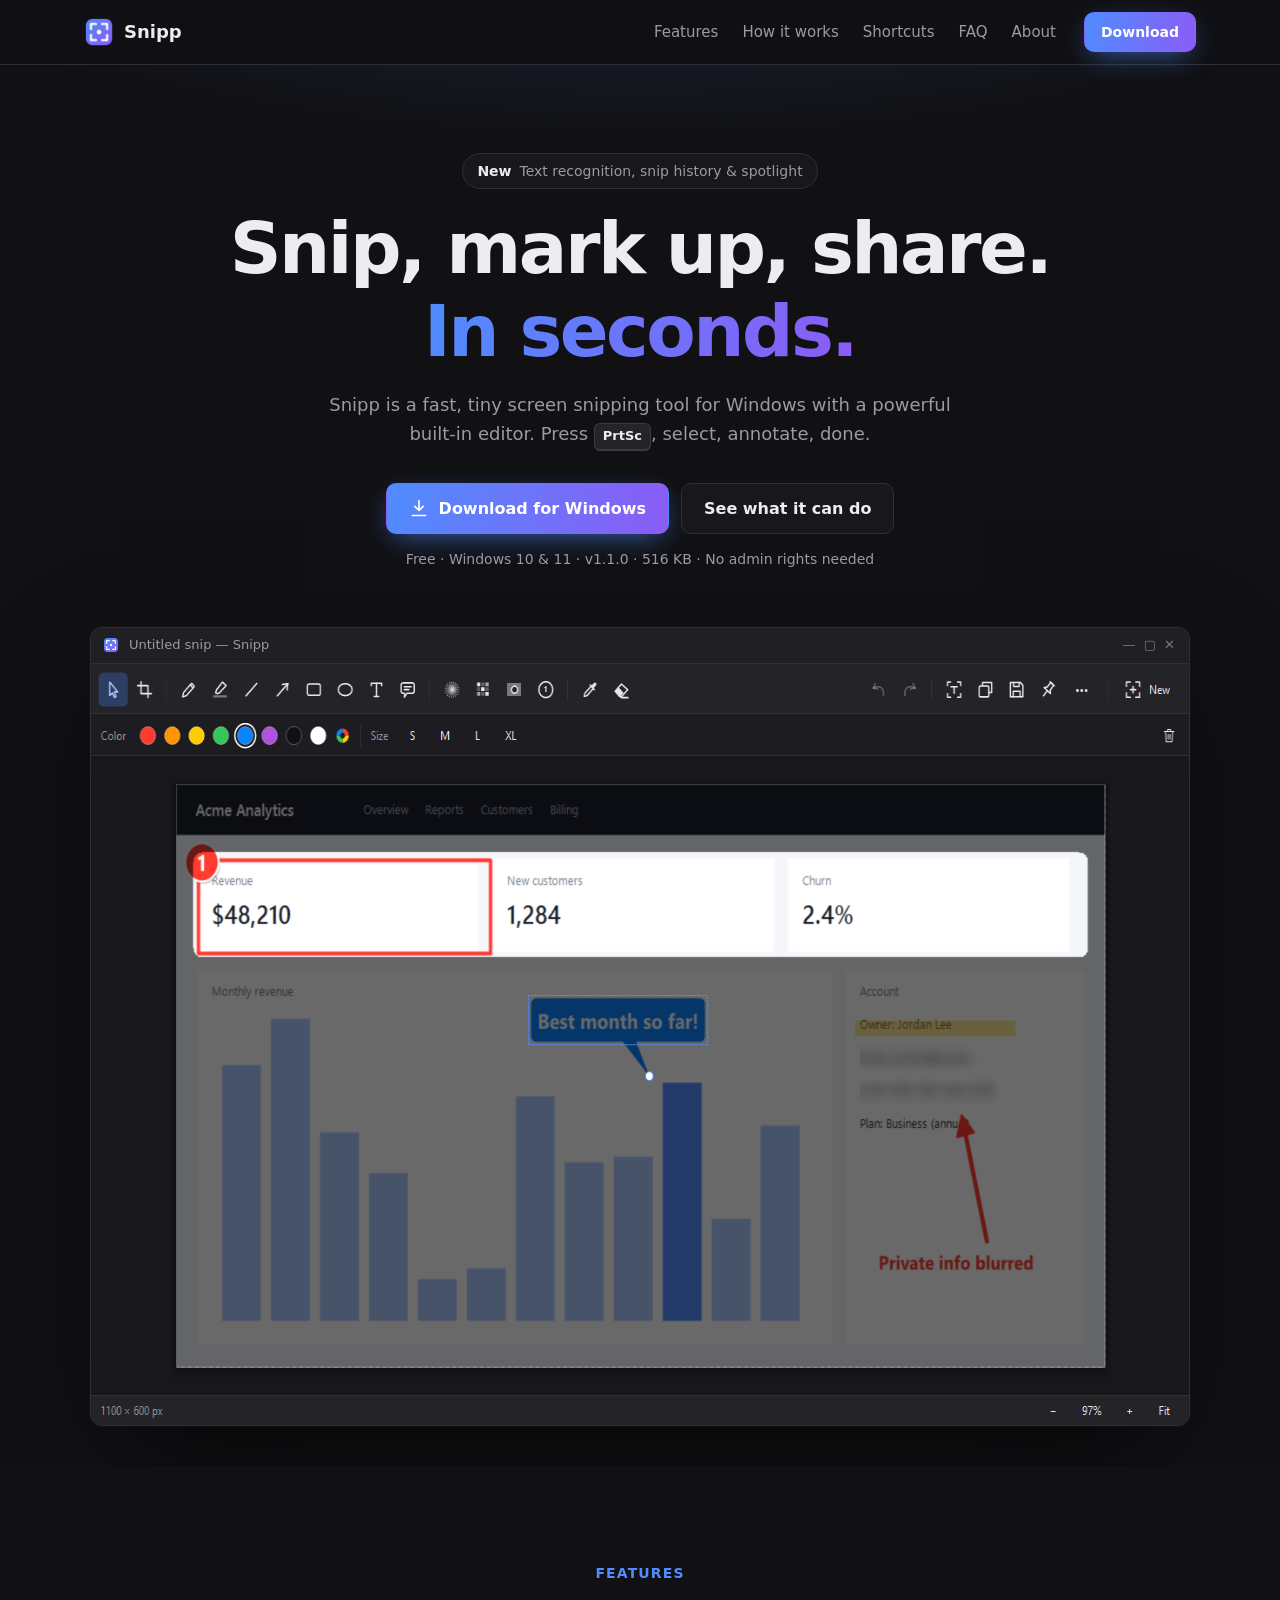
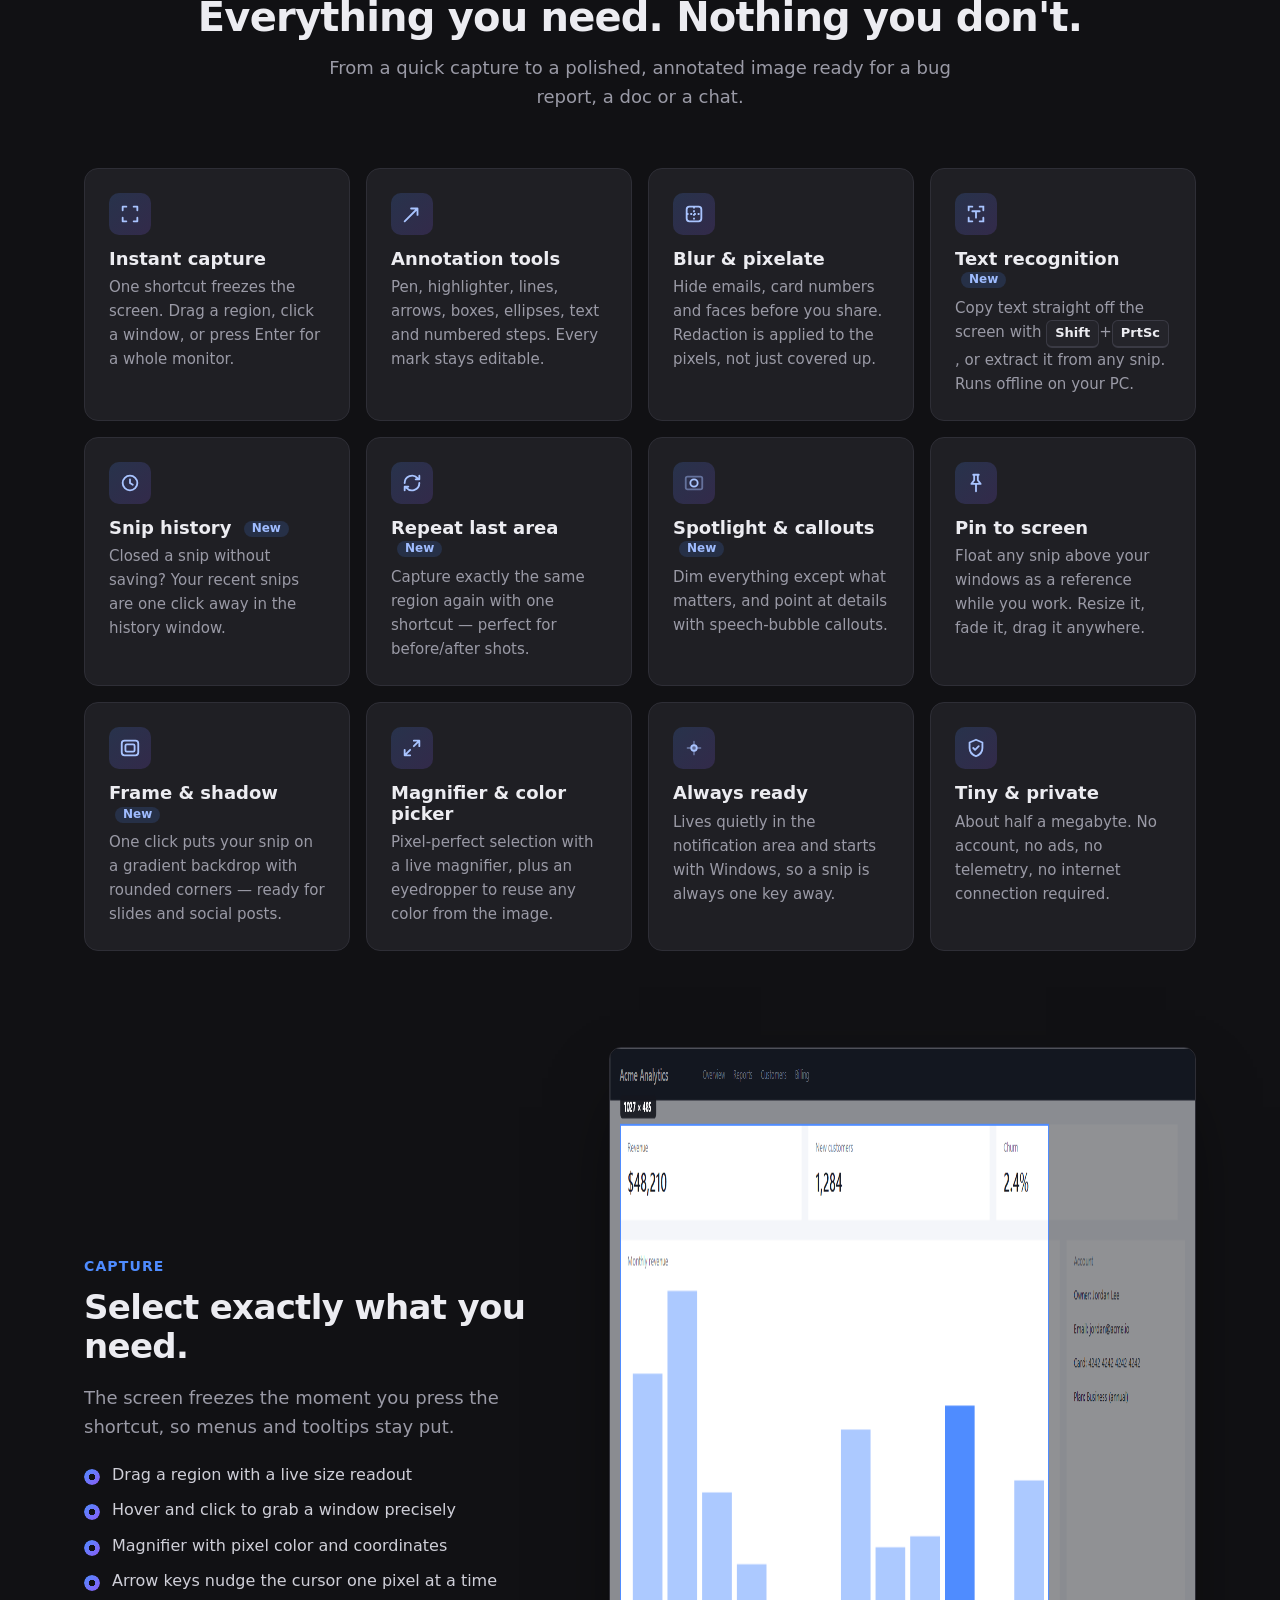
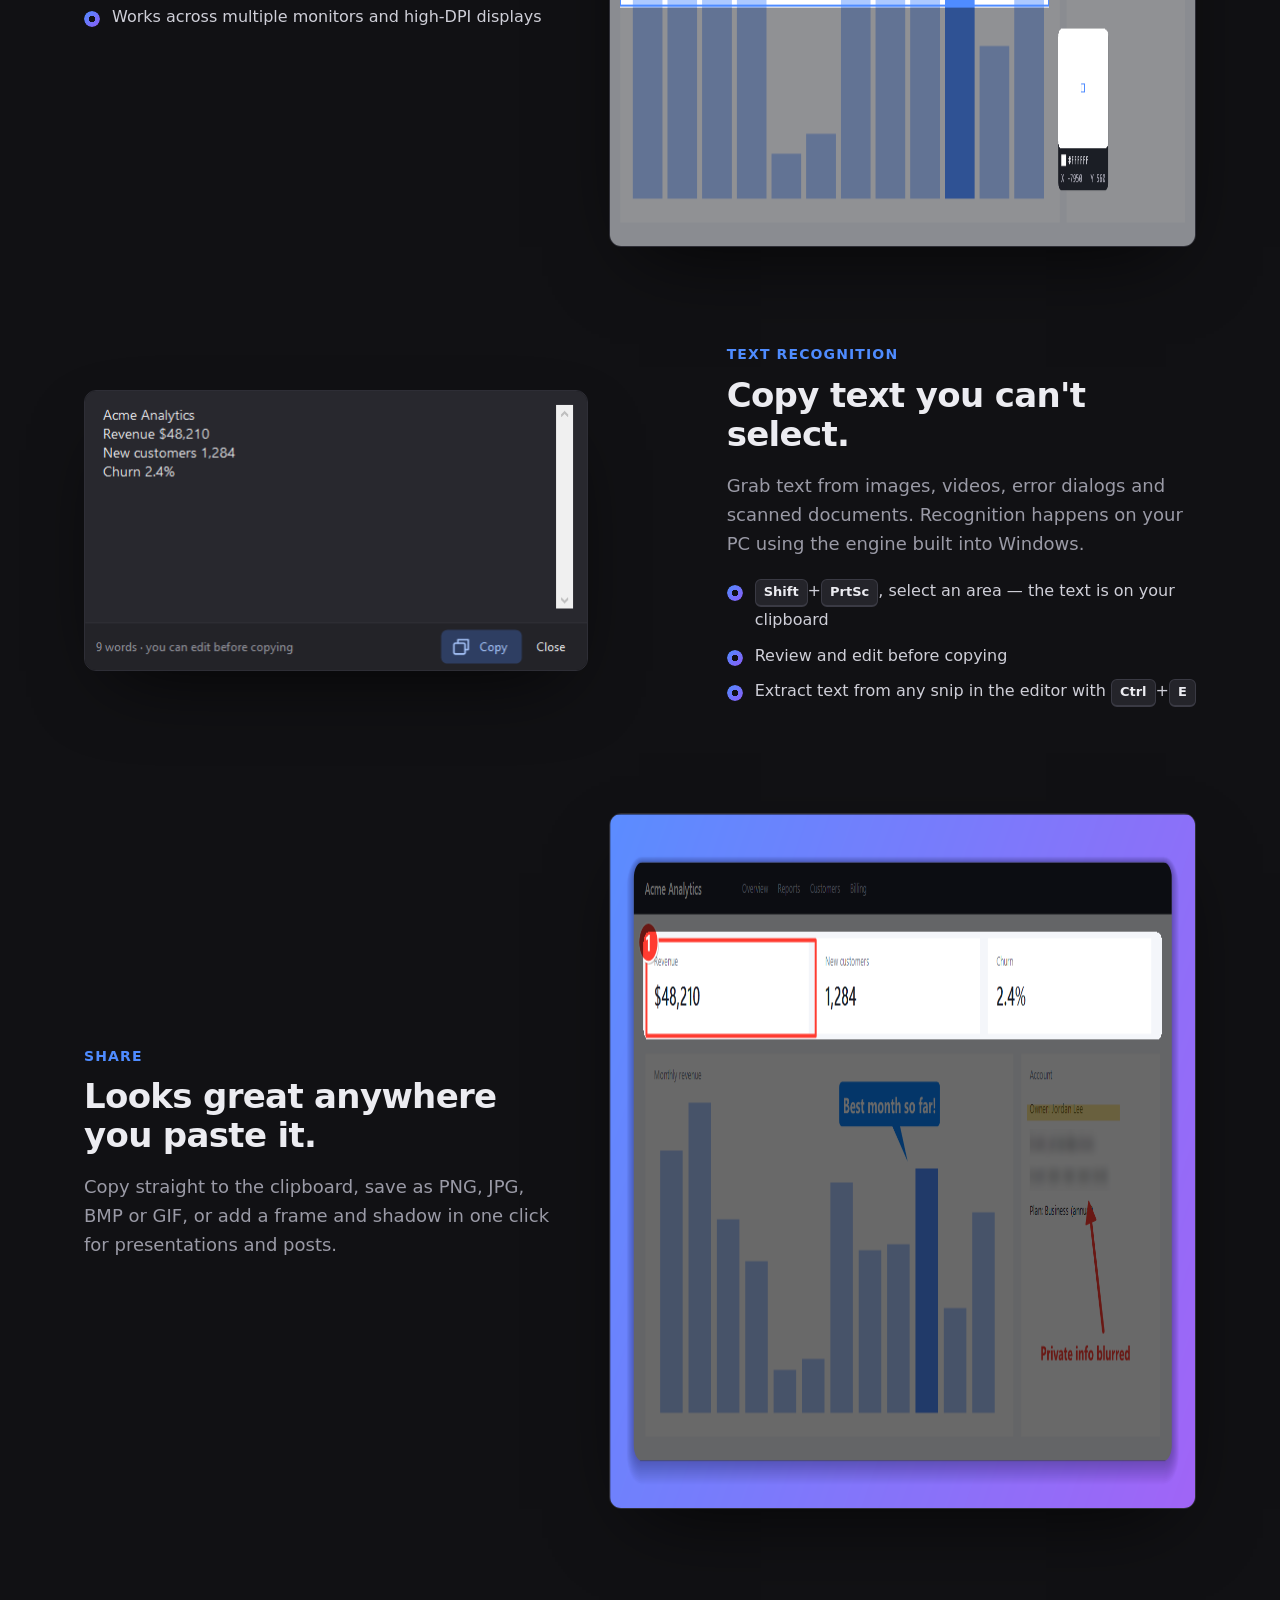
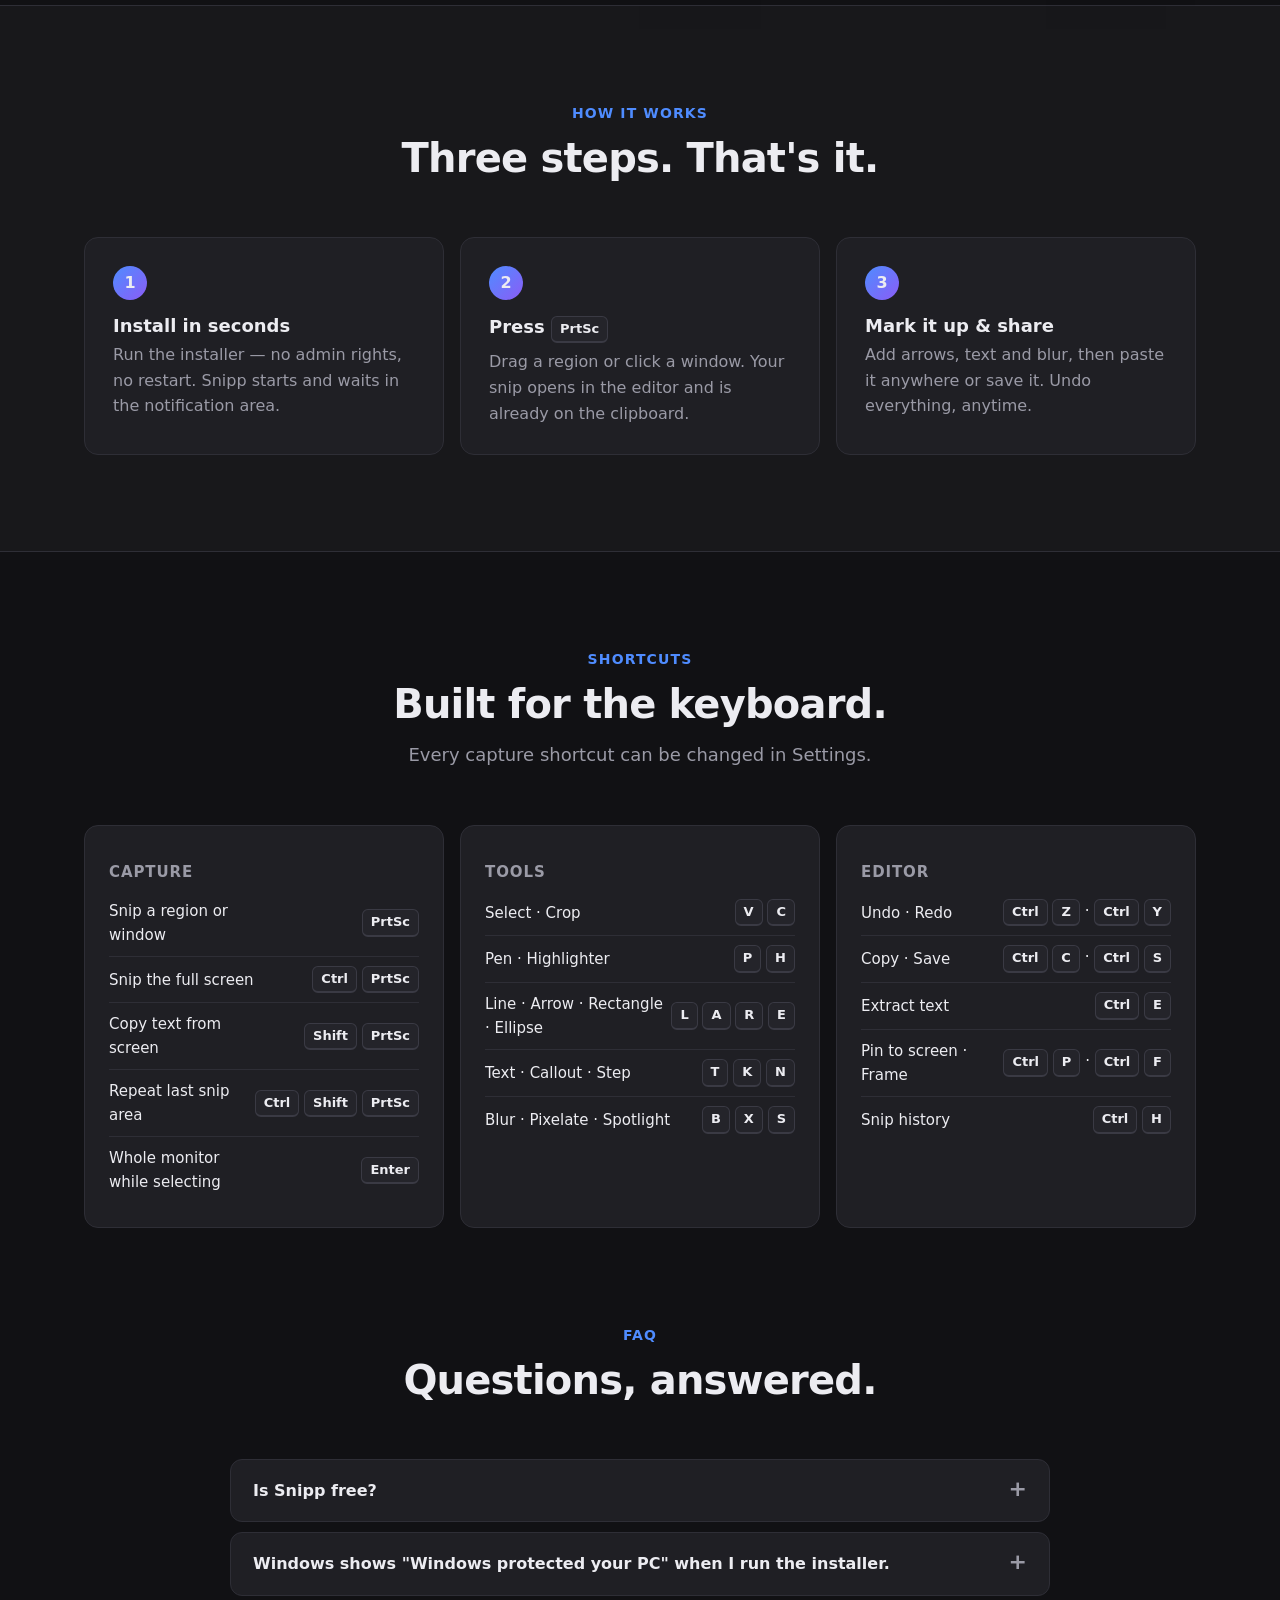
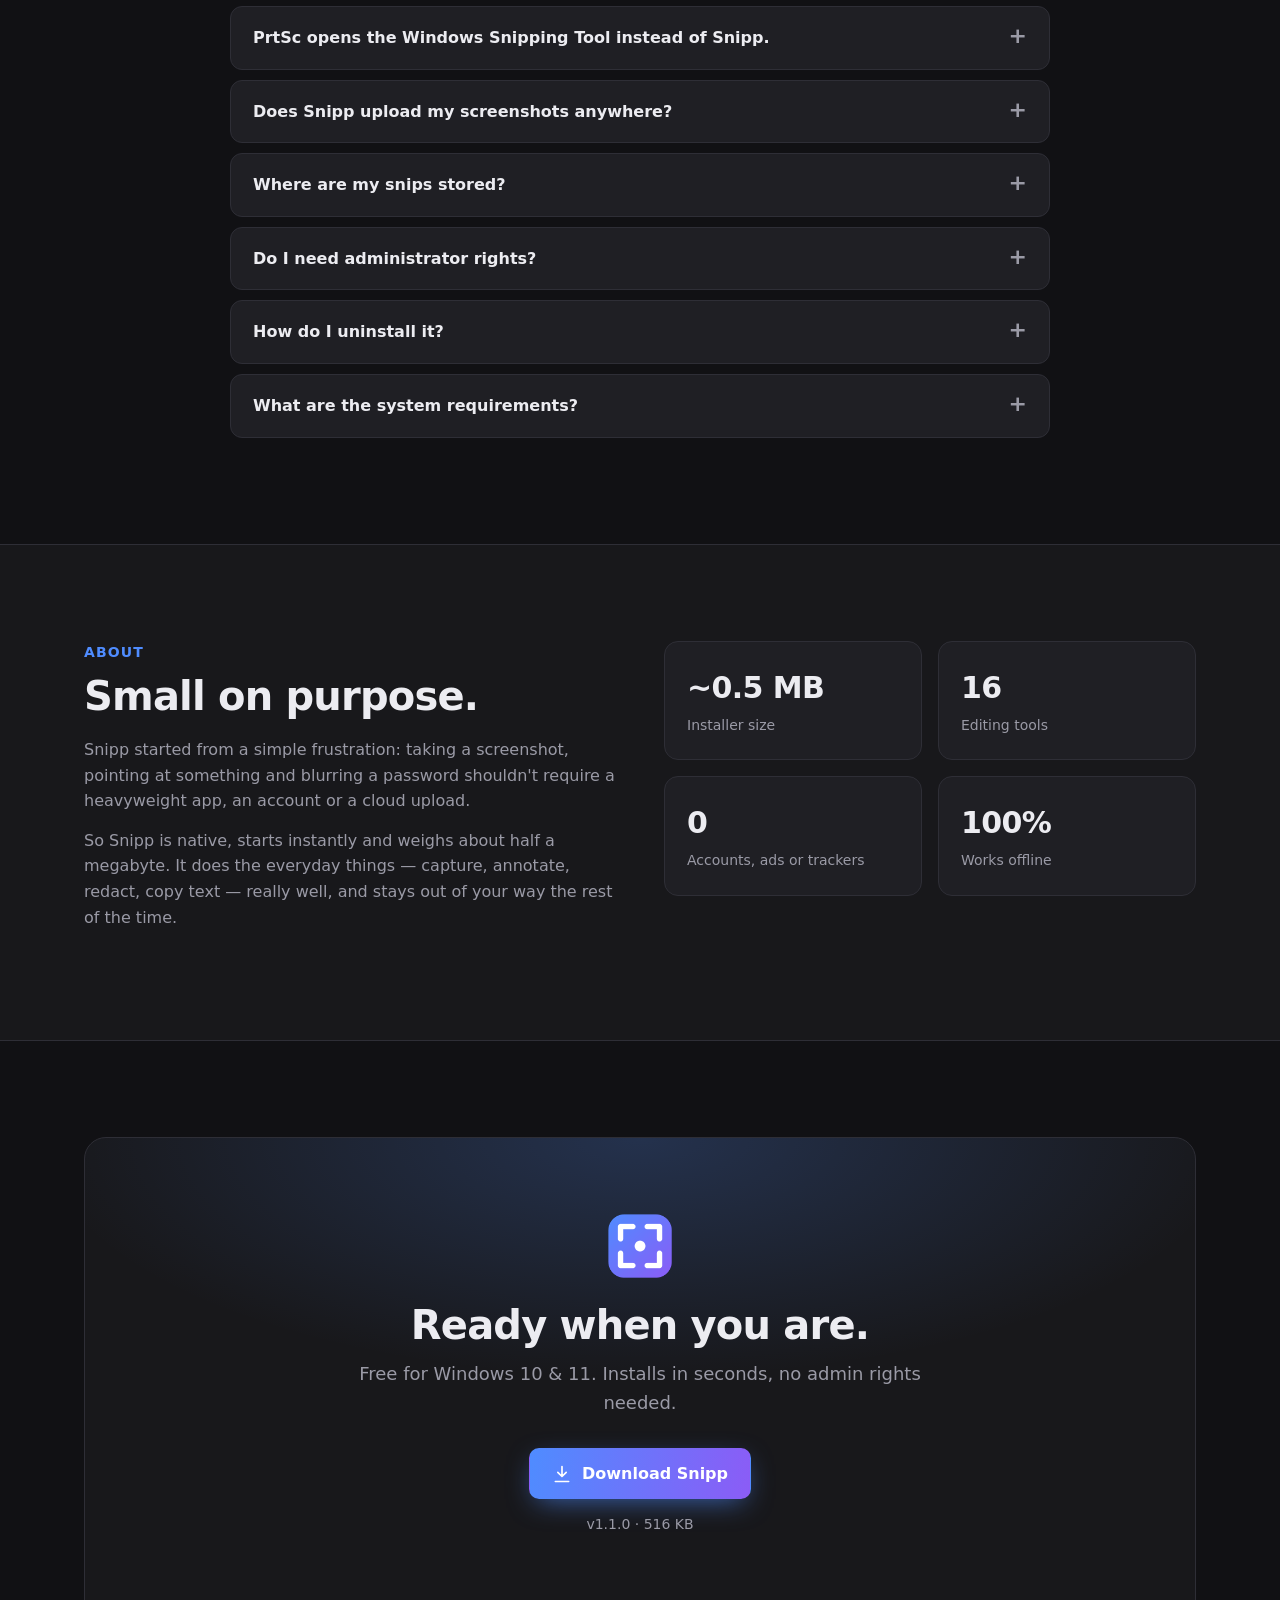
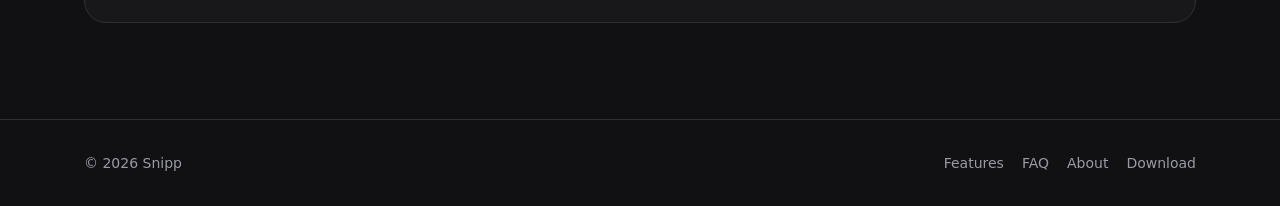
==== index.html @ 2f353c81 "Publish website (Snipp 1.1.0)" ====
<!doctype html>
<html lang="en">
<head>
<meta charset="utf-8">
<meta name="viewport" content="width=device-width, initial-scale=1">
<title>Snipp — Screen snipping for Windows</title>
<meta name="description" content="Snipp is a free, fast screen snipping tool for Windows 10 and 11 with a built-in editor: arrows, text, blur, spotlight, callouts, text recognition, snip history and more.">
<meta name="theme-color" content="#18181b">
<meta property="og:title" content="Snipp — Screen snipping for Windows">
<meta property="og:description" content="Snip, mark up and share in seconds. Free, tiny and fully offline.">
<meta property="og:image" content="assets/framed.png">
<link rel="icon" href="favicon.ico">
<style>
  :root {
    --bg: #111114;
    --bg-2: #18181b;
    --card: #1f1f24;
    --card-hover: #26262c;
    --border: #2e2e36;
    --text: #ececf1;
    --muted: #9a9aa6;
    --accent: #4f8cff;
    --accent-2: #8b5cf6;
    --radius: 14px;
    color-scheme: dark;
  }
  * { box-sizing: border-box; }
  html { scroll-behavior: smooth; }
  body {
    margin: 0;
    background: var(--bg);
    color: var(--text);
    font: 16px/1.6 "Segoe UI Variable Text", "Segoe UI", system-ui, -apple-system, Roboto, sans-serif;
    -webkit-font-smoothing: antialiased;
  }
  a { color: inherit; }
  img { max-width: 100%; display: block; }
  .wrap { max-width: 1160px; margin: 0 auto; padding: 0 24px; }
  h1, h2, h3 { font-family: "Segoe UI Variable Display", "Segoe UI", system-ui, sans-serif; line-height: 1.15; margin: 0; }
  h2 { font-size: clamp(28px, 4vw, 40px); letter-spacing: -0.02em; }
  .eyebrow { color: var(--accent); font-weight: 600; font-size: 14px; letter-spacing: .08em; text-transform: uppercase; margin-bottom: 10px; }
  .lead { color: var(--muted); font-size: 18px; max-width: 640px; }
  .grad { background: linear-gradient(100deg, var(--accent), var(--accent-2)); -webkit-background-clip: text; background-clip: text; color: transparent; }

  /* Nav */
  nav { position: sticky; top: 0; z-index: 10; background: rgba(17,17,20,.8); backdrop-filter: blur(14px); border-bottom: 1px solid var(--border); }
  nav .wrap { display: flex; align-items: center; gap: 28px; height: 64px; }
  .brand { display: flex; align-items: center; gap: 10px; font-weight: 700; font-size: 18px; text-decoration: none; }
  .brand img { width: 30px; height: 30px; }
  .links { display: flex; gap: 24px; margin-left: auto; }
  .links a { color: var(--muted); text-decoration: none; font-size: 15px; }
  .links a:hover { color: var(--text); }

  /* Buttons */
  .btn { display: inline-flex; align-items: center; gap: 10px; padding: 12px 22px; border-radius: 10px; font-weight: 600; text-decoration: none; border: 1px solid transparent; transition: transform .15s, box-shadow .15s, background .15s; }
  .btn:hover { transform: translateY(-1px); }
  .btn-primary { background: linear-gradient(100deg, var(--accent), var(--accent-2)); color: #fff; box-shadow: 0 8px 28px -8px rgba(79,140,255,.7); }
  .btn-primary:hover { box-shadow: 0 12px 34px -8px rgba(79,140,255,.85); }
  .btn-ghost { border-color: var(--border); color: var(--text); background: var(--bg-2); }
  .btn-ghost:hover { background: var(--card-hover); }
  .btn-sm { padding: 8px 16px; font-size: 14px; }
  .btn svg { width: 20px; height: 20px; }

  /* Hero */
  .hero { position: relative; padding: 88px 0 40px; text-align: center; overflow: hidden; }
  .hero::before { content: ""; position: absolute; inset: -40% -20% auto; height: 640px; background: radial-gradient(closest-side, rgba(79,140,255,.25), transparent), radial-gradient(closest-side at 70% 40%, rgba(139,92,246,.22), transparent); pointer-events: none; }
  .hero > * { position: relative; }
  .hero h1 { font-size: clamp(40px, 7vw, 72px); letter-spacing: -0.035em; margin: 18px auto 18px; max-width: 900px; }
  .hero .lead { margin: 0 auto 32px; }
  .pill { display: inline-flex; gap: 8px; align-items: center; padding: 6px 14px; border: 1px solid var(--border); border-radius: 999px; background: var(--bg-2); color: var(--muted); font-size: 14px; }
  .pill b { color: var(--text); font-weight: 600; }
  .cta { display: flex; gap: 12px; justify-content: center; flex-wrap: wrap; }
  .meta { margin-top: 14px; color: var(--muted); font-size: 14px; }

  .window { margin: 56px auto 0; max-width: 1100px; border-radius: 12px; overflow: hidden; border: 1px solid var(--border); background: #1c1c20; box-shadow: 0 40px 120px -30px rgba(0,0,0,.8), 0 0 0 1px rgba(255,255,255,.02); }
  .titlebar { display: flex; align-items: center; height: 36px; padding: 0 12px; gap: 10px; background: #202024; border-bottom: 1px solid var(--border); font-size: 13px; color: var(--muted); }
  .titlebar img { width: 16px; height: 16px; }
  .titlebar .ctl { margin-left: auto; display: flex; gap: 22px; color: #77777f; letter-spacing: 2px; }

  /* Sections */
  section { padding: 96px 0; }
  .section-head { text-align: center; margin-bottom: 56px; }
  .section-head .lead { margin: 14px auto 0; }

  .grid { display: grid; grid-template-columns: repeat(auto-fill, minmax(260px, 1fr)); gap: 16px; }
  .card { background: var(--card); border: 1px solid var(--border); border-radius: var(--radius); padding: 24px; transition: background .15s, border-color .15s; }
  .card:hover { background: var(--card-hover); border-color: #3a3a44; }
  .card h3 { font-size: 18px; margin: 14px 0 6px; }
  .card p { margin: 0; color: var(--muted); font-size: 15px; }
  .icon { width: 42px; height: 42px; border-radius: 10px; display: grid; place-items: center; background: linear-gradient(135deg, rgba(79,140,255,.18), rgba(139,92,246,.18)); color: #a9c4ff; }
  .icon svg { width: 22px; height: 22px; }
  .tag { display: inline-block; margin-left: 6px; padding: 1px 8px; border-radius: 999px; background: rgba(79,140,255,.16); color: #9fbcff; font-size: 12px; font-weight: 600; vertical-align: 2px; }

  .split { display: grid; grid-template-columns: 1fr 1.25fr; gap: 56px; align-items: center; }
  .split + .split { margin-top: 96px; }
  .split.rev { grid-template-columns: 1.25fr 1fr; }
  .split.rev .copy { order: 2; }
  .split h2 { font-size: clamp(26px, 3.4vw, 34px); margin-bottom: 14px; }
  .split ul { list-style: none; padding: 0; margin: 20px 0 0; }
  .split li { padding-left: 28px; position: relative; margin: 10px 0; color: #cfcfd8; }
  .split li::before { content: ""; position: absolute; left: 0; top: 7px; width: 16px; height: 16px; border-radius: 50%; background: linear-gradient(135deg, var(--accent), var(--accent-2)); -webkit-mask: radial-gradient(circle, transparent 3px, #000 3.5px); mask: radial-gradient(circle, transparent 3px, #000 3.5px); }
  .shot { border-radius: 12px; border: 1px solid var(--border); overflow: hidden; box-shadow: 0 30px 80px -30px rgba(0,0,0,.8); }

  .steps { display: grid; grid-template-columns: repeat(3, 1fr); gap: 16px; counter-reset: step; }
  .step { background: var(--card); border: 1px solid var(--border); border-radius: var(--radius); padding: 28px; }
  .step::before { counter-increment: step; content: counter(step); display: grid; place-items: center; width: 34px; height: 34px; border-radius: 50%; background: linear-gradient(135deg, var(--accent), var(--accent-2)); font-weight: 700; margin-bottom: 16px; }
  .step h3 { font-size: 18px; margin-bottom: 6px; }
  .step p { margin: 0; color: var(--muted); }

  kbd { display: inline-block; min-width: 26px; padding: 2px 8px; border: 1px solid #3a3a44; border-bottom-width: 2px; border-radius: 6px; background: #24242a; font: 600 13px/1.6 "Segoe UI", system-ui, sans-serif; text-align: center; color: var(--text); }
  .keys { display: grid; grid-template-columns: repeat(auto-fit, minmax(320px, 1fr)); gap: 16px; }
  .keys table { width: 100%; border-collapse: collapse; }
  .keys td { padding: 9px 0; border-bottom: 1px solid var(--border); font-size: 15px; }
  .keys tr:last-child td { border-bottom: 0; }
  .keys td:last-child { text-align: right; white-space: nowrap; }
  .keys h3 { font-size: 15px; color: var(--muted); font-weight: 600; margin-bottom: 8px; text-transform: uppercase; letter-spacing: .06em; }

  .faq { max-width: 820px; margin: 0 auto; }
  details { background: var(--card); border: 1px solid var(--border); border-radius: 12px; margin-bottom: 10px; }
  summary { cursor: pointer; list-style: none; padding: 18px 22px; font-weight: 600; display: flex; justify-content: space-between; gap: 16px; }
  summary::-webkit-details-marker { display: none; }
  summary::after { content: "+"; color: var(--muted); font-size: 22px; line-height: 1; transition: transform .2s; }
  details[open] summary::after { transform: rotate(45deg); }
  details p { margin: 0; padding: 0 22px 20px; color: var(--muted); }

  .about { display: grid; grid-template-columns: 1fr 1fr; gap: 48px; align-items: start; }
  .about p { color: var(--muted); margin: 0 0 14px; }
  .stats { display: grid; grid-template-columns: 1fr 1fr; gap: 16px; }
  .stat { background: var(--card); border: 1px solid var(--border); border-radius: var(--radius); padding: 22px; }
  .stat b { display: block; font-size: 30px; letter-spacing: -0.02em; }
  .stat span { color: var(--muted); font-size: 14px; }

  .download { text-align: center; padding: 72px 24px; border-radius: 22px; border: 1px solid var(--border); background: radial-gradient(600px 240px at 50% 0%, rgba(79,140,255,.22), transparent), var(--bg-2); }
  .download img { width: 72px; height: 72px; margin: 0 auto 20px; }
  .download .lead { margin: 12px auto 30px; }

  footer { border-top: 1px solid var(--border); padding: 32px 0; color: var(--muted); font-size: 14px; }
  footer .wrap { display: flex; gap: 16px; justify-content: space-between; flex-wrap: wrap; }
  footer a { color: var(--muted); text-decoration: none; margin-left: 18px; }
  footer a:hover { color: var(--text); }

  @media (max-width: 860px) {
    .links { display: none; }
    nav .btn { margin-left: auto; }
    .split, .split.rev, .about { grid-template-columns: 1fr; gap: 28px; }
    .split.rev .copy { order: 0; }
    .steps { grid-template-columns: 1fr; }
    section { padding: 72px 0; }
    .hero { padding-top: 56px; }
    .titlebar .ctl { display: none; }
  }
  @media (max-width: 420px) {
    .keys { grid-template-columns: 1fr; }
    .stats { grid-template-columns: 1fr; }
  }
</style>
</head>
<body>

<nav>
  <div class="wrap">
    <a class="brand" href="#"><img src="assets/logo.png" alt="">Snipp</a>
    <div class="links">
      <a href="#features">Features</a>
      <a href="#how">How it works</a>
      <a href="#shortcuts">Shortcuts</a>
      <a href="#faq">FAQ</a>
      <a href="#about">About</a>
    </div>
    <a class="btn btn-primary btn-sm" href="downloads/SnippSetup.exe" download>Download</a>
  </div>
</nav>

<header class="hero">
  <div class="wrap">
    <span class="pill"><b>New</b> Text recognition, snip history &amp; spotlight</span>
    <h1>Snip, mark up, share.<br><span class="grad">In seconds.</span></h1>
    <p class="lead">Snipp is a fast, tiny screen snipping tool for Windows with a powerful built-in editor. Press <kbd>PrtSc</kbd>, select, annotate, done.</p>
    <div class="cta">
      <a class="btn btn-primary" href="downloads/SnippSetup.exe" download>
        <svg viewBox="0 0 24 24" fill="none" stroke="currentColor" stroke-width="2" stroke-linecap="round" stroke-linejoin="round"><path d="M12 3v12m0 0-5-5m5 5 5-5M4 21h16"/></svg>
        Download for Windows
      </a>
      <a class="btn btn-ghost" href="#features">See what it can do</a>
    </div>
    <p class="meta">Free · Windows 10 &amp; 11 · <!--size-->v1.1.0 · 516 KB<!--/size--> · No admin rights needed</p>

    <div class="window">
      <div class="titlebar"><img src="assets/logo.png" alt="">Untitled snip — Snipp<span class="ctl">— ▢ ✕</span></div>
      <img src="assets/editor.png" alt="The Snipp editor with a spotlight, a callout bubble, a numbered step, an arrow and a blurred area on a dashboard screenshot" width="1264" height="761">
    </div>
  </div>
</header>

<section id="features">
  <div class="wrap">
    <div class="section-head">
      <div class="eyebrow">Features</div>
      <h2>Everything you need. Nothing you don't.</h2>
      <p class="lead">From a quick capture to a polished, annotated image ready for a bug report, a doc or a chat.</p>
    </div>
    <div class="grid">
      <div class="card"><div class="icon"><svg viewBox="0 0 24 24" fill="none" stroke="currentColor" stroke-width="2" stroke-linecap="round" stroke-linejoin="round"><path d="M4 8V4h4M16 4h4v4M20 16v4h-4M8 20H4v-4"/></svg></div><h3>Instant capture</h3><p>One shortcut freezes the screen. Drag a region, click a window, or press Enter for a whole monitor.</p></div>
      <div class="card"><div class="icon"><svg viewBox="0 0 24 24" fill="none" stroke="currentColor" stroke-width="2" stroke-linecap="round" stroke-linejoin="round"><path d="M4 20 18 6M18 6h-7M18 6v7"/></svg></div><h3>Annotation tools</h3><p>Pen, highlighter, lines, arrows, boxes, ellipses, text and numbered steps. Every mark stays editable.</p></div>
      <div class="card"><div class="icon"><svg viewBox="0 0 24 24" fill="none" stroke="currentColor" stroke-width="2"><rect x="4" y="4" width="16" height="16" rx="3"/><path d="M4 12h16M12 4v16" stroke-dasharray="2 2"/></svg></div><h3>Blur &amp; pixelate</h3><p>Hide emails, card numbers and faces before you share. Redaction is applied to the pixels, not just covered up.</p></div>
      <div class="card"><div class="icon"><svg viewBox="0 0 24 24" fill="none" stroke="currentColor" stroke-width="2" stroke-linecap="round"><path d="M4 8V4h4M16 4h4v4M20 16v4h-4M8 20H4v-4M8 9h8M12 9v7"/></svg></div><h3>Text recognition <span class="tag">New</span></h3><p>Copy text straight off the screen with <kbd>Shift</kbd>+<kbd>PrtSc</kbd>, or extract it from any snip. Runs offline on your PC.</p></div>
      <div class="card"><div class="icon"><svg viewBox="0 0 24 24" fill="none" stroke="currentColor" stroke-width="2" stroke-linecap="round"><circle cx="12" cy="12" r="8"/><path d="M12 8v4l3 2"/></svg></div><h3>Snip history <span class="tag">New</span></h3><p>Closed a snip without saving? Your recent snips are one click away in the history window.</p></div>
      <div class="card"><div class="icon"><svg viewBox="0 0 24 24" fill="none" stroke="currentColor" stroke-width="2" stroke-linecap="round" stroke-linejoin="round"><path d="M4 12a8 8 0 0 1 14-5.3M20 4v4h-4M20 12a8 8 0 0 1-14 5.3M4 20v-4h4"/></svg></div><h3>Repeat last area <span class="tag">New</span></h3><p>Capture exactly the same region again with one shortcut — perfect for before/after shots.</p></div>
      <div class="card"><div class="icon"><svg viewBox="0 0 24 24" fill="none" stroke="currentColor" stroke-width="2"><rect x="3" y="5" width="18" height="14" rx="2" opacity=".45"/><circle cx="12" cy="12" r="4"/></svg></div><h3>Spotlight &amp; callouts <span class="tag">New</span></h3><p>Dim everything except what matters, and point at details with speech-bubble callouts.</p></div>
      <div class="card"><div class="icon"><svg viewBox="0 0 24 24" fill="none" stroke="currentColor" stroke-width="2" stroke-linecap="round" stroke-linejoin="round"><path d="M9 3h6M10 3v6l-3 4h10l-3-4V3M12 13v8"/></svg></div><h3>Pin to screen</h3><p>Float any snip above your windows as a reference while you work. Resize it, fade it, drag it anywhere.</p></div>
      <div class="card"><div class="icon"><svg viewBox="0 0 24 24" fill="none" stroke="currentColor" stroke-width="2"><rect x="3" y="4" width="18" height="16" rx="3"/><rect x="7" y="8" width="10" height="8" rx="1.5"/></svg></div><h3>Frame &amp; shadow <span class="tag">New</span></h3><p>One click puts your snip on a gradient backdrop with rounded corners — ready for slides and social posts.</p></div>
      <div class="card"><div class="icon"><svg viewBox="0 0 24 24" fill="none" stroke="currentColor" stroke-width="2" stroke-linecap="round" stroke-linejoin="round"><path d="M10 14 4 20M4 14v6h6M14 10l6-6M20 10V4h-6"/></svg></div><h3>Magnifier &amp; color picker</h3><p>Pixel-perfect selection with a live magnifier, plus an eyedropper to reuse any color from the image.</p></div>
      <div class="card"><div class="icon"><svg viewBox="0 0 24 24" fill="none" stroke="currentColor" stroke-width="2" stroke-linecap="round"><path d="M5 12h14M12 5v14" opacity=".4"/><circle cx="12" cy="12" r="3"/></svg></div><h3>Always ready</h3><p>Lives quietly in the notification area and starts with Windows, so a snip is always one key away.</p></div>
      <div class="card"><div class="icon"><svg viewBox="0 0 24 24" fill="none" stroke="currentColor" stroke-width="2" stroke-linecap="round" stroke-linejoin="round"><path d="M12 3 5 6v6c0 4 3 7.5 7 9 4-1.5 7-5 7-9V6z"/><path d="m9 12 2 2 4-4"/></svg></div><h3>Tiny &amp; private</h3><p>About half a megabyte. No account, no ads, no telemetry, no internet connection required.</p></div>
    </div>
  </div>
</section>

<section style="padding-top:0">
  <div class="wrap">
    <div class="split">
      <div class="copy">
        <div class="eyebrow">Capture</div>
        <h2>Select exactly what you need.</h2>
        <p class="lead">The screen freezes the moment you press the shortcut, so menus and tooltips stay put.</p>
        <ul>
          <li>Drag a region with a live size readout</li>
          <li>Hover and click to grab a window precisely</li>
          <li>Magnifier with pixel color and coordinates</li>
          <li>Arrow keys nudge the cursor one pixel at a time</li>
          <li>Works across multiple monitors and high-DPI displays</li>
        </ul>
      </div>
      <img class="shot" src="assets/overlay.png" alt="Selecting a region of the screen, with the size label and magnifier" loading="lazy" width="1400" height="800">
    </div>

    <div class="split rev">
      <div class="copy">
        <div class="eyebrow">Text recognition</div>
        <h2>Copy text you can't select.</h2>
        <p class="lead">Grab text from images, videos, error dialogs and scanned documents. Recognition happens on your PC using the engine built into Windows.</p>
        <ul>
          <li><kbd>Shift</kbd>+<kbd>PrtSc</kbd>, select an area — the text is on your clipboard</li>
          <li>Review and edit before copying</li>
          <li>Extract text from any snip in the editor with <kbd>Ctrl</kbd>+<kbd>E</kbd></li>
        </ul>
      </div>
      <img class="shot" src="assets/text.png" alt="The extracted text window showing recognized text ready to copy" loading="lazy" width="504" height="281">
    </div>

    <div class="split">
      <div class="copy">
        <div class="eyebrow">Share</div>
        <h2>Looks great anywhere you paste it.</h2>
        <p class="lead">Copy straight to the clipboard, save as PNG, JPG, BMP or GIF, or add a frame and shadow in one click for presentations and posts.</p>
      </div>
      <img class="shot" src="assets/framed.png" alt="An annotated snip framed on a blue and purple gradient with a soft shadow" loading="lazy" width="1196" height="696">
    </div>
  </div>
</section>

<section id="how" style="background:var(--bg-2);border-block:1px solid var(--border)">
  <div class="wrap">
    <div class="section-head">
      <div class="eyebrow">How it works</div>
      <h2>Three steps. That's it.</h2>
    </div>
    <div class="steps">
      <div class="step"><h3>Install in seconds</h3><p>Run the installer — no admin rights, no restart. Snipp starts and waits in the notification area.</p></div>
      <div class="step"><h3>Press <kbd>PrtSc</kbd></h3><p>Drag a region or click a window. Your snip opens in the editor and is already on the clipboard.</p></div>
      <div class="step"><h3>Mark it up &amp; share</h3><p>Add arrows, text and blur, then paste it anywhere or save it. Undo everything, anytime.</p></div>
    </div>
  </div>
</section>

<section id="shortcuts">
  <div class="wrap">
    <div class="section-head">
      <div class="eyebrow">Shortcuts</div>
      <h2>Built for the keyboard.</h2>
      <p class="lead">Every capture shortcut can be changed in Settings.</p>
    </div>
    <div class="keys">
      <div class="card">
        <h3>Capture</h3>
        <table>
          <tr><td>Snip a region or window</td><td><kbd>PrtSc</kbd></td></tr>
          <tr><td>Snip the full screen</td><td><kbd>Ctrl</kbd> <kbd>PrtSc</kbd></td></tr>
          <tr><td>Copy text from screen</td><td><kbd>Shift</kbd> <kbd>PrtSc</kbd></td></tr>
          <tr><td>Repeat last snip area</td><td><kbd>Ctrl</kbd> <kbd>Shift</kbd> <kbd>PrtSc</kbd></td></tr>
          <tr><td>Whole monitor while selecting</td><td><kbd>Enter</kbd></td></tr>
        </table>
      </div>
      <div class="card">
        <h3>Tools</h3>
        <table>
          <tr><td>Select · Crop</td><td><kbd>V</kbd> <kbd>C</kbd></td></tr>
          <tr><td>Pen · Highlighter</td><td><kbd>P</kbd> <kbd>H</kbd></td></tr>
          <tr><td>Line · Arrow · Rectangle · Ellipse</td><td><kbd>L</kbd> <kbd>A</kbd> <kbd>R</kbd> <kbd>E</kbd></td></tr>
          <tr><td>Text · Callout · Step</td><td><kbd>T</kbd> <kbd>K</kbd> <kbd>N</kbd></td></tr>
          <tr><td>Blur · Pixelate · Spotlight</td><td><kbd>B</kbd> <kbd>X</kbd> <kbd>S</kbd></td></tr>
        </table>
      </div>
      <div class="card">
        <h3>Editor</h3>
        <table>
          <tr><td>Undo · Redo</td><td><kbd>Ctrl</kbd> <kbd>Z</kbd> · <kbd>Ctrl</kbd> <kbd>Y</kbd></td></tr>
          <tr><td>Copy · Save</td><td><kbd>Ctrl</kbd> <kbd>C</kbd> · <kbd>Ctrl</kbd> <kbd>S</kbd></td></tr>
          <tr><td>Extract text</td><td><kbd>Ctrl</kbd> <kbd>E</kbd></td></tr>
          <tr><td>Pin to screen · Frame</td><td><kbd>Ctrl</kbd> <kbd>P</kbd> · <kbd>Ctrl</kbd> <kbd>F</kbd></td></tr>
          <tr><td>Snip history</td><td><kbd>Ctrl</kbd> <kbd>H</kbd></td></tr>
        </table>
      </div>
    </div>
  </div>
</section>

<section id="faq" style="padding-top:0">
  <div class="wrap">
    <div class="section-head">
      <div class="eyebrow">FAQ</div>
      <h2>Questions, answered.</h2>
    </div>
    <div class="faq">
      <details><summary>Is Snipp free?</summary><p>Yes. Snipp is free to download and use, with no account, ads or trial period.</p></details>
      <details><summary>Windows shows "Windows protected your PC" when I run the installer.</summary><p>That's Microsoft Defender SmartScreen, which warns about new downloads that haven't built up a reputation yet. Click <b>More info</b>, then <b>Run anyway</b>.</p></details>
      <details><summary>PrtSc opens the Windows Snipping Tool instead of Snipp.</summary><p>On Windows 11, PrtSc is assigned to the built-in tool by default. Turn off <b>Settings › Accessibility › Keyboard › Use the Print screen key to open screen capture</b>, or choose a different shortcut in Snipp's settings. Snipp tells you when it detects this.</p></details>
      <details><summary>Does Snipp upload my screenshots anywhere?</summary><p>No. Snipp never connects to the internet. Snips stay on your PC — on the clipboard, in the folder you choose, and in your local history (which you can turn off or clear in Settings). Text recognition also runs entirely offline.</p></details>
      <details><summary>Where are my snips stored?</summary><p>Saved snips go to <b>Pictures\Snipp</b> by default (changeable in Settings). Recent-snip history lives in <b>%LOCALAPPDATA%\Snipp\History</b> and keeps the last 50 by default.</p></details>
      <details><summary>Do I need administrator rights?</summary><p>No. Snipp installs just for your user account, so there's no UAC prompt.</p></details>
      <details><summary>How do I uninstall it?</summary><p>Open <b>Settings › Apps</b>, find Snipp and choose <b>Uninstall</b>. Your saved screenshots are kept; you can choose whether to remove your settings too.</p></details>
      <details><summary>What are the system requirements?</summary><p>Windows 10 or Windows 11 (64- or 32-bit). Snipp uses the .NET Framework that's already part of Windows, so there's nothing else to install.</p></details>
    </div>
  </div>
</section>

<section id="about" style="background:var(--bg-2);border-block:1px solid var(--border)">
  <div class="wrap about">
    <div>
      <div class="eyebrow">About</div>
      <h2 style="margin-bottom:18px">Small on purpose.</h2>
      <p>Snipp started from a simple frustration: taking a screenshot, pointing at something and blurring a password shouldn't require a heavyweight app, an account or a cloud upload.</p>
      <p>So Snipp is native, starts instantly and weighs about half a megabyte. It does the everyday things — capture, annotate, redact, copy text — really well, and stays out of your way the rest of the time.</p>
    </div>
    <div class="stats">
      <div class="stat"><b>~0.5 MB</b><span>Installer size</span></div>
      <div class="stat"><b>16</b><span>Editing tools</span></div>
      <div class="stat"><b>0</b><span>Accounts, ads or trackers</span></div>
      <div class="stat"><b>100%</b><span>Works offline</span></div>
    </div>
  </div>
</section>

<section>
  <div class="wrap">
    <div class="download">
      <img src="assets/logo.png" alt="">
      <h2>Ready when you are.</h2>
      <p class="lead">Free for Windows 10 &amp; 11. Installs in seconds, no admin rights needed.</p>
      <a class="btn btn-primary" href="downloads/SnippSetup.exe" download>
        <svg viewBox="0 0 24 24" fill="none" stroke="currentColor" stroke-width="2" stroke-linecap="round" stroke-linejoin="round"><path d="M12 3v12m0 0-5-5m5 5 5-5M4 21h16"/></svg>
        Download Snipp
      </a>
      <p class="meta"><!--size-->v1.1.0 · 516 KB<!--/size--></p>
    </div>
  </div>
</section>

<footer>
  <div class="wrap">
    <span>© 2026 Snipp</span>
    <span><a href="#features">Features</a><a href="#faq">FAQ</a><a href="#about">About</a><a href="downloads/SnippSetup.exe" download>Download</a></span>
  </div>
</footer>

</body>
</html>
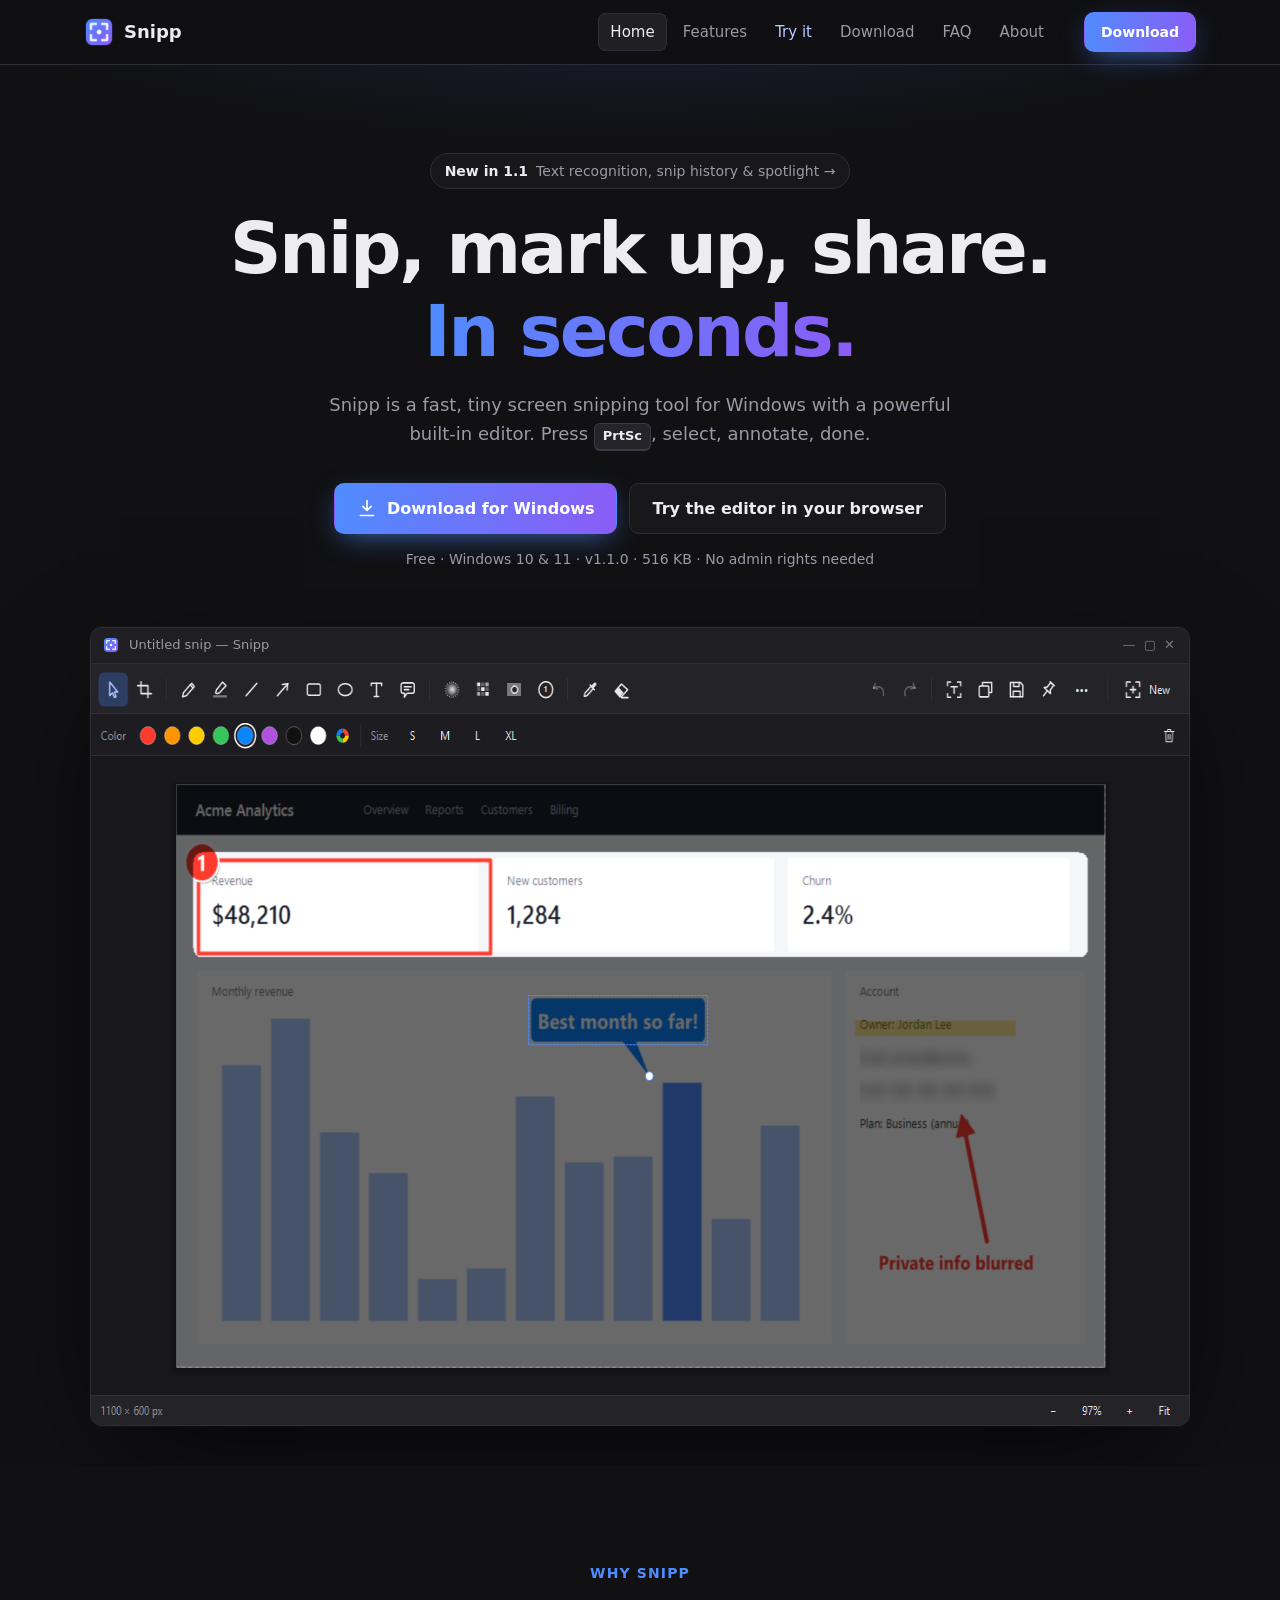
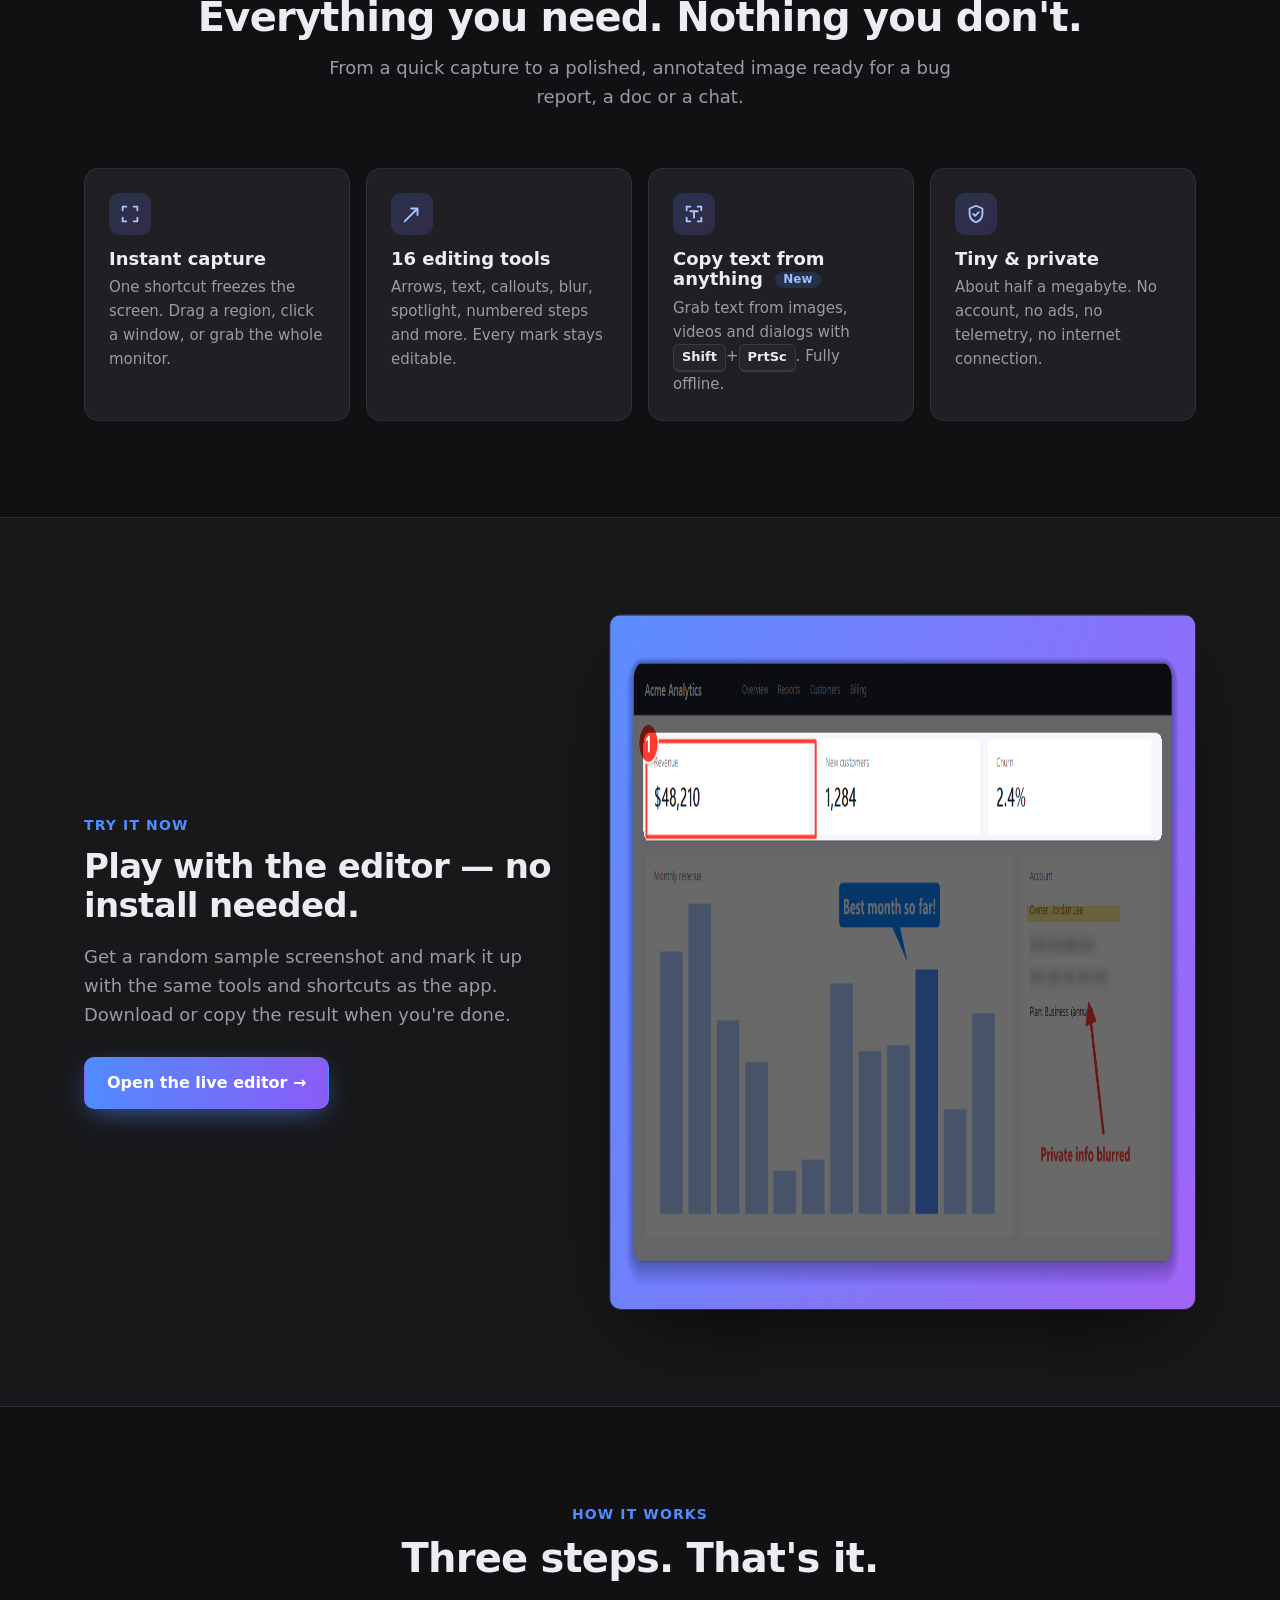
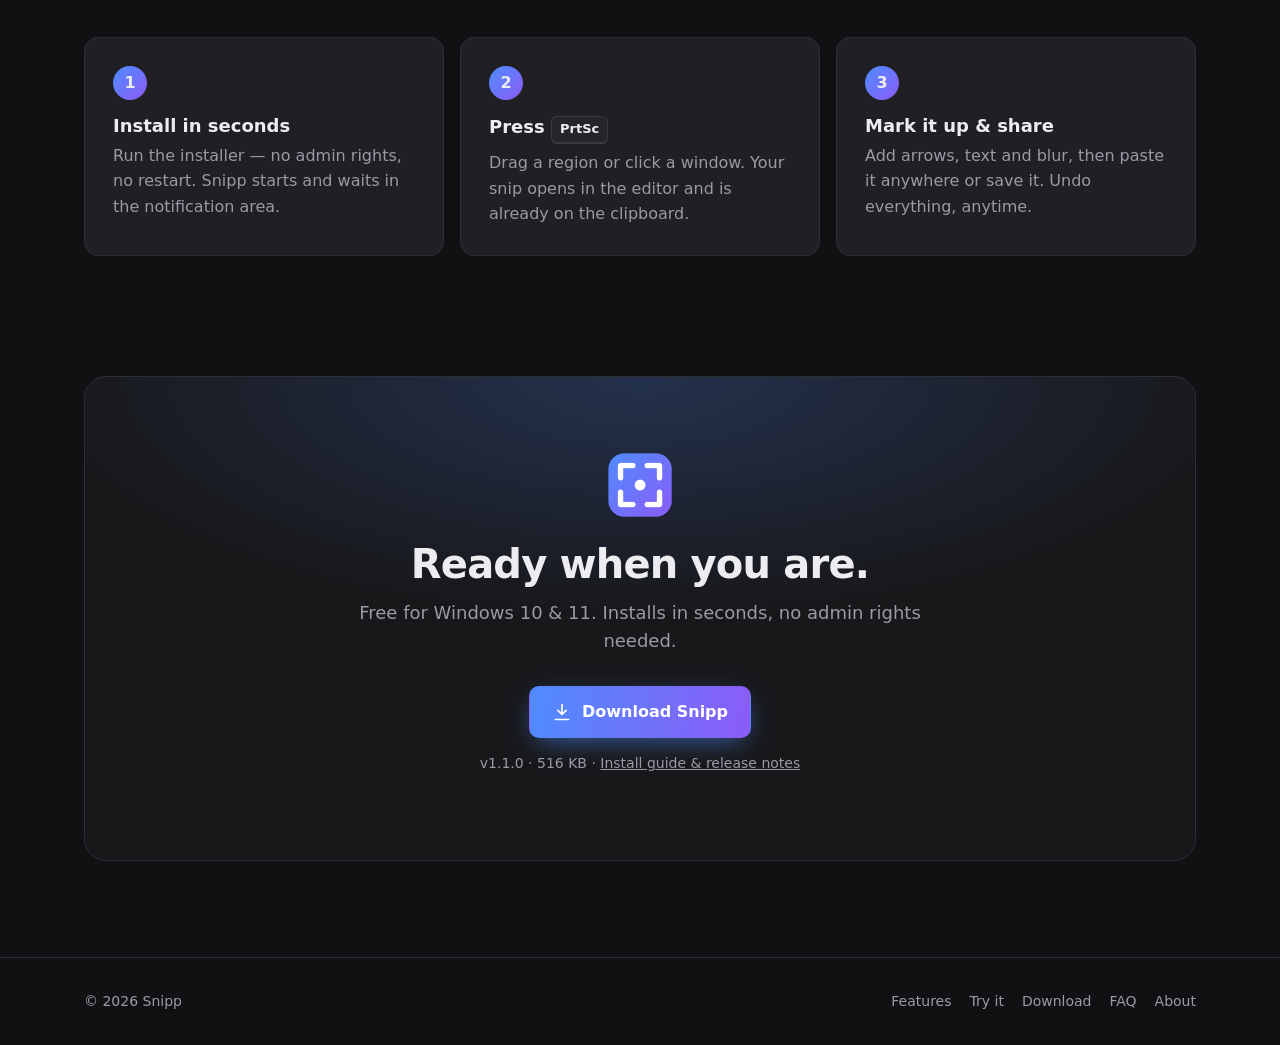
==== commit ec7b8f6f: "Publish website (Snipp 1.1.0)" ====
--- a/index.html
+++ b/index.html
@@ -10,170 +10,30 @@
 <meta property="og:description" content="Snip, mark up and share in seconds. Free, tiny and fully offline.">
 <meta property="og:image" content="assets/framed.png">
 <link rel="icon" href="favicon.ico">
-<style>
-  :root {
-    --bg: #111114;
-    --bg-2: #18181b;
-    --card: #1f1f24;
-    --card-hover: #26262c;
-    --border: #2e2e36;
-    --text: #ececf1;
-    --muted: #9a9aa6;
-    --accent: #4f8cff;
-    --accent-2: #8b5cf6;
-    --radius: 14px;
-    color-scheme: dark;
-  }
-  * { box-sizing: border-box; }
-  html { scroll-behavior: smooth; }
-  body {
-    margin: 0;
-    background: var(--bg);
-    color: var(--text);
-    font: 16px/1.6 "Segoe UI Variable Text", "Segoe UI", system-ui, -apple-system, Roboto, sans-serif;
-    -webkit-font-smoothing: antialiased;
-  }
-  a { color: inherit; }
-  img { max-width: 100%; display: block; }
-  .wrap { max-width: 1160px; margin: 0 auto; padding: 0 24px; }
-  h1, h2, h3 { font-family: "Segoe UI Variable Display", "Segoe UI", system-ui, sans-serif; line-height: 1.15; margin: 0; }
-  h2 { font-size: clamp(28px, 4vw, 40px); letter-spacing: -0.02em; }
-  .eyebrow { color: var(--accent); font-weight: 600; font-size: 14px; letter-spacing: .08em; text-transform: uppercase; margin-bottom: 10px; }
-  .lead { color: var(--muted); font-size: 18px; max-width: 640px; }
-  .grad { background: linear-gradient(100deg, var(--accent), var(--accent-2)); -webkit-background-clip: text; background-clip: text; color: transparent; }
-
-  /* Nav */
-  nav { position: sticky; top: 0; z-index: 10; background: rgba(17,17,20,.8); backdrop-filter: blur(14px); border-bottom: 1px solid var(--border); }
-  nav .wrap { display: flex; align-items: center; gap: 28px; height: 64px; }
-  .brand { display: flex; align-items: center; gap: 10px; font-weight: 700; font-size: 18px; text-decoration: none; }
-  .brand img { width: 30px; height: 30px; }
-  .links { display: flex; gap: 24px; margin-left: auto; }
-  .links a { color: var(--muted); text-decoration: none; font-size: 15px; }
-  .links a:hover { color: var(--text); }
-
-  /* Buttons */
-  .btn { display: inline-flex; align-items: center; gap: 10px; padding: 12px 22px; border-radius: 10px; font-weight: 600; text-decoration: none; border: 1px solid transparent; transition: transform .15s, box-shadow .15s, background .15s; }
-  .btn:hover { transform: translateY(-1px); }
-  .btn-primary { background: linear-gradient(100deg, var(--accent), var(--accent-2)); color: #fff; box-shadow: 0 8px 28px -8px rgba(79,140,255,.7); }
-  .btn-primary:hover { box-shadow: 0 12px 34px -8px rgba(79,140,255,.85); }
-  .btn-ghost { border-color: var(--border); color: var(--text); background: var(--bg-2); }
-  .btn-ghost:hover { background: var(--card-hover); }
-  .btn-sm { padding: 8px 16px; font-size: 14px; }
-  .btn svg { width: 20px; height: 20px; }
-
-  /* Hero */
-  .hero { position: relative; padding: 88px 0 40px; text-align: center; overflow: hidden; }
-  .hero::before { content: ""; position: absolute; inset: -40% -20% auto; height: 640px; background: radial-gradient(closest-side, rgba(79,140,255,.25), transparent), radial-gradient(closest-side at 70% 40%, rgba(139,92,246,.22), transparent); pointer-events: none; }
-  .hero > * { position: relative; }
-  .hero h1 { font-size: clamp(40px, 7vw, 72px); letter-spacing: -0.035em; margin: 18px auto 18px; max-width: 900px; }
-  .hero .lead { margin: 0 auto 32px; }
-  .pill { display: inline-flex; gap: 8px; align-items: center; padding: 6px 14px; border: 1px solid var(--border); border-radius: 999px; background: var(--bg-2); color: var(--muted); font-size: 14px; }
-  .pill b { color: var(--text); font-weight: 600; }
-  .cta { display: flex; gap: 12px; justify-content: center; flex-wrap: wrap; }
-  .meta { margin-top: 14px; color: var(--muted); font-size: 14px; }
-
-  .window { margin: 56px auto 0; max-width: 1100px; border-radius: 12px; overflow: hidden; border: 1px solid var(--border); background: #1c1c20; box-shadow: 0 40px 120px -30px rgba(0,0,0,.8), 0 0 0 1px rgba(255,255,255,.02); }
-  .titlebar { display: flex; align-items: center; height: 36px; padding: 0 12px; gap: 10px; background: #202024; border-bottom: 1px solid var(--border); font-size: 13px; color: var(--muted); }
-  .titlebar img { width: 16px; height: 16px; }
-  .titlebar .ctl { margin-left: auto; display: flex; gap: 22px; color: #77777f; letter-spacing: 2px; }
-
-  /* Sections */
-  section { padding: 96px 0; }
-  .section-head { text-align: center; margin-bottom: 56px; }
-  .section-head .lead { margin: 14px auto 0; }
-
-  .grid { display: grid; grid-template-columns: repeat(auto-fill, minmax(260px, 1fr)); gap: 16px; }
-  .card { background: var(--card); border: 1px solid var(--border); border-radius: var(--radius); padding: 24px; transition: background .15s, border-color .15s; }
-  .card:hover { background: var(--card-hover); border-color: #3a3a44; }
-  .card h3 { font-size: 18px; margin: 14px 0 6px; }
-  .card p { margin: 0; color: var(--muted); font-size: 15px; }
-  .icon { width: 42px; height: 42px; border-radius: 10px; display: grid; place-items: center; background: linear-gradient(135deg, rgba(79,140,255,.18), rgba(139,92,246,.18)); color: #a9c4ff; }
-  .icon svg { width: 22px; height: 22px; }
-  .tag { display: inline-block; margin-left: 6px; padding: 1px 8px; border-radius: 999px; background: rgba(79,140,255,.16); color: #9fbcff; font-size: 12px; font-weight: 600; vertical-align: 2px; }
-
-  .split { display: grid; grid-template-columns: 1fr 1.25fr; gap: 56px; align-items: center; }
-  .split + .split { margin-top: 96px; }
-  .split.rev { grid-template-columns: 1.25fr 1fr; }
-  .split.rev .copy { order: 2; }
-  .split h2 { font-size: clamp(26px, 3.4vw, 34px); margin-bottom: 14px; }
-  .split ul { list-style: none; padding: 0; margin: 20px 0 0; }
-  .split li { padding-left: 28px; position: relative; margin: 10px 0; color: #cfcfd8; }
-  .split li::before { content: ""; position: absolute; left: 0; top: 7px; width: 16px; height: 16px; border-radius: 50%; background: linear-gradient(135deg, var(--accent), var(--accent-2)); -webkit-mask: radial-gradient(circle, transparent 3px, #000 3.5px); mask: radial-gradient(circle, transparent 3px, #000 3.5px); }
-  .shot { border-radius: 12px; border: 1px solid var(--border); overflow: hidden; box-shadow: 0 30px 80px -30px rgba(0,0,0,.8); }
-
-  .steps { display: grid; grid-template-columns: repeat(3, 1fr); gap: 16px; counter-reset: step; }
-  .step { background: var(--card); border: 1px solid var(--border); border-radius: var(--radius); padding: 28px; }
-  .step::before { counter-increment: step; content: counter(step); display: grid; place-items: center; width: 34px; height: 34px; border-radius: 50%; background: linear-gradient(135deg, var(--accent), var(--accent-2)); font-weight: 700; margin-bottom: 16px; }
-  .step h3 { font-size: 18px; margin-bottom: 6px; }
-  .step p { margin: 0; color: var(--muted); }
-
-  kbd { display: inline-block; min-width: 26px; padding: 2px 8px; border: 1px solid #3a3a44; border-bottom-width: 2px; border-radius: 6px; background: #24242a; font: 600 13px/1.6 "Segoe UI", system-ui, sans-serif; text-align: center; color: var(--text); }
-  .keys { display: grid; grid-template-columns: repeat(auto-fit, minmax(320px, 1fr)); gap: 16px; }
-  .keys table { width: 100%; border-collapse: collapse; }
-  .keys td { padding: 9px 0; border-bottom: 1px solid var(--border); font-size: 15px; }
-  .keys tr:last-child td { border-bottom: 0; }
-  .keys td:last-child { text-align: right; white-space: nowrap; }
-  .keys h3 { font-size: 15px; color: var(--muted); font-weight: 600; margin-bottom: 8px; text-transform: uppercase; letter-spacing: .06em; }
-
-  .faq { max-width: 820px; margin: 0 auto; }
-  details { background: var(--card); border: 1px solid var(--border); border-radius: 12px; margin-bottom: 10px; }
-  summary { cursor: pointer; list-style: none; padding: 18px 22px; font-weight: 600; display: flex; justify-content: space-between; gap: 16px; }
-  summary::-webkit-details-marker { display: none; }
-  summary::after { content: "+"; color: var(--muted); font-size: 22px; line-height: 1; transition: transform .2s; }
-  details[open] summary::after { transform: rotate(45deg); }
-  details p { margin: 0; padding: 0 22px 20px; color: var(--muted); }
-
-  .about { display: grid; grid-template-columns: 1fr 1fr; gap: 48px; align-items: start; }
-  .about p { color: var(--muted); margin: 0 0 14px; }
-  .stats { display: grid; grid-template-columns: 1fr 1fr; gap: 16px; }
-  .stat { background: var(--card); border: 1px solid var(--border); border-radius: var(--radius); padding: 22px; }
-  .stat b { display: block; font-size: 30px; letter-spacing: -0.02em; }
-  .stat span { color: var(--muted); font-size: 14px; }
-
-  .download { text-align: center; padding: 72px 24px; border-radius: 22px; border: 1px solid var(--border); background: radial-gradient(600px 240px at 50% 0%, rgba(79,140,255,.22), transparent), var(--bg-2); }
-  .download img { width: 72px; height: 72px; margin: 0 auto 20px; }
-  .download .lead { margin: 12px auto 30px; }
-
-  footer { border-top: 1px solid var(--border); padding: 32px 0; color: var(--muted); font-size: 14px; }
-  footer .wrap { display: flex; gap: 16px; justify-content: space-between; flex-wrap: wrap; }
-  footer a { color: var(--muted); text-decoration: none; margin-left: 18px; }
-  footer a:hover { color: var(--text); }
-
-  @media (max-width: 860px) {
-    .links { display: none; }
-    nav .btn { margin-left: auto; }
-    .split, .split.rev, .about { grid-template-columns: 1fr; gap: 28px; }
-    .split.rev .copy { order: 0; }
-    .steps { grid-template-columns: 1fr; }
-    section { padding: 72px 0; }
-    .hero { padding-top: 56px; }
-    .titlebar .ctl { display: none; }
-  }
-  @media (max-width: 420px) {
-    .keys { grid-template-columns: 1fr; }
-    .stats { grid-template-columns: 1fr; }
-  }
-</style>
+<link rel="stylesheet" href="assets/site.css">
+<script src="assets/site.js" defer></script>
 </head>
 <body>
 
-<nav>
+<nav class="top">
   <div class="wrap">
-    <a class="brand" href="#"><img src="assets/logo.png" alt="">Snipp</a>
-    <div class="links">
-      <a href="#features">Features</a>
-      <a href="#how">How it works</a>
-      <a href="#shortcuts">Shortcuts</a>
-      <a href="#faq">FAQ</a>
-      <a href="#about">About</a>
+    <a class="brand" href="index.html"><img src="assets/logo.png" alt="">Snipp</a>
+    <div class="tabs">
+      <a href="index.html" aria-current="page">Home</a>
+      <a href="features.html">Features</a>
+      <a href="demo.html" class="try">Try it</a>
+      <a href="download.html">Download</a>
+      <a href="faq.html">FAQ</a>
+      <a href="about.html">About</a>
     </div>
-    <a class="btn btn-primary btn-sm" href="downloads/SnippSetup.exe" download>Download</a>
+    <a class="btn btn-primary btn-sm" href="download.html">Download</a>
+    <button class="menu-btn" aria-label="Menu" aria-expanded="false">☰</button>
   </div>
 </nav>
 
 <header class="hero">
   <div class="wrap">
-    <span class="pill"><b>New</b> Text recognition, snip history &amp; spotlight</span>
+    <a class="pill" href="features.html"><b>New in 1.1</b> Text recognition, snip history &amp; spotlight →</a>
     <h1>Snip, mark up, share.<br><span class="grad">In seconds.</span></h1>
     <p class="lead">Snipp is a fast, tiny screen snipping tool for Windows with a powerful built-in editor. Press <kbd>PrtSc</kbd>, select, annotate, done.</p>
     <div class="cta">
@@ -181,7 +41,7 @@
         <svg viewBox="0 0 24 24" fill="none" stroke="currentColor" stroke-width="2" stroke-linecap="round" stroke-linejoin="round"><path d="M12 3v12m0 0-5-5m5 5 5-5M4 21h16"/></svg>
         Download for Windows
       </a>
-      <a class="btn btn-ghost" href="#features">See what it can do</a>
+      <a class="btn btn-ghost" href="demo.html">Try the editor in your browser</a>
     </div>
     <p class="meta">Free · Windows 10 &amp; 11 · <!--size-->v1.1.0 · 516 KB<!--/size--> · No admin rights needed</p>
 
@@ -192,74 +52,37 @@
   </div>
 </header>
 
-<section id="features">
+<section>
   <div class="wrap">
     <div class="section-head">
-      <div class="eyebrow">Features</div>
+      <div class="eyebrow">Why Snipp</div>
       <h2>Everything you need. Nothing you don't.</h2>
       <p class="lead">From a quick capture to a polished, annotated image ready for a bug report, a doc or a chat.</p>
     </div>
     <div class="grid">
-      <div class="card"><div class="icon"><svg viewBox="0 0 24 24" fill="none" stroke="currentColor" stroke-width="2" stroke-linecap="round" stroke-linejoin="round"><path d="M4 8V4h4M16 4h4v4M20 16v4h-4M8 20H4v-4"/></svg></div><h3>Instant capture</h3><p>One shortcut freezes the screen. Drag a region, click a window, or press Enter for a whole monitor.</p></div>
-      <div class="card"><div class="icon"><svg viewBox="0 0 24 24" fill="none" stroke="currentColor" stroke-width="2" stroke-linecap="round" stroke-linejoin="round"><path d="M4 20 18 6M18 6h-7M18 6v7"/></svg></div><h3>Annotation tools</h3><p>Pen, highlighter, lines, arrows, boxes, ellipses, text and numbered steps. Every mark stays editable.</p></div>
-      <div class="card"><div class="icon"><svg viewBox="0 0 24 24" fill="none" stroke="currentColor" stroke-width="2"><rect x="4" y="4" width="16" height="16" rx="3"/><path d="M4 12h16M12 4v16" stroke-dasharray="2 2"/></svg></div><h3>Blur &amp; pixelate</h3><p>Hide emails, card numbers and faces before you share. Redaction is applied to the pixels, not just covered up.</p></div>
-      <div class="card"><div class="icon"><svg viewBox="0 0 24 24" fill="none" stroke="currentColor" stroke-width="2" stroke-linecap="round"><path d="M4 8V4h4M16 4h4v4M20 16v4h-4M8 20H4v-4M8 9h8M12 9v7"/></svg></div><h3>Text recognition <span class="tag">New</span></h3><p>Copy text straight off the screen with <kbd>Shift</kbd>+<kbd>PrtSc</kbd>, or extract it from any snip. Runs offline on your PC.</p></div>
-      <div class="card"><div class="icon"><svg viewBox="0 0 24 24" fill="none" stroke="currentColor" stroke-width="2" stroke-linecap="round"><circle cx="12" cy="12" r="8"/><path d="M12 8v4l3 2"/></svg></div><h3>Snip history <span class="tag">New</span></h3><p>Closed a snip without saving? Your recent snips are one click away in the history window.</p></div>
-      <div class="card"><div class="icon"><svg viewBox="0 0 24 24" fill="none" stroke="currentColor" stroke-width="2" stroke-linecap="round" stroke-linejoin="round"><path d="M4 12a8 8 0 0 1 14-5.3M20 4v4h-4M20 12a8 8 0 0 1-14 5.3M4 20v-4h4"/></svg></div><h3>Repeat last area <span class="tag">New</span></h3><p>Capture exactly the same region again with one shortcut — perfect for before/after shots.</p></div>
-      <div class="card"><div class="icon"><svg viewBox="0 0 24 24" fill="none" stroke="currentColor" stroke-width="2"><rect x="3" y="5" width="18" height="14" rx="2" opacity=".45"/><circle cx="12" cy="12" r="4"/></svg></div><h3>Spotlight &amp; callouts <span class="tag">New</span></h3><p>Dim everything except what matters, and point at details with speech-bubble callouts.</p></div>
-      <div class="card"><div class="icon"><svg viewBox="0 0 24 24" fill="none" stroke="currentColor" stroke-width="2" stroke-linecap="round" stroke-linejoin="round"><path d="M9 3h6M10 3v6l-3 4h10l-3-4V3M12 13v8"/></svg></div><h3>Pin to screen</h3><p>Float any snip above your windows as a reference while you work. Resize it, fade it, drag it anywhere.</p></div>
-      <div class="card"><div class="icon"><svg viewBox="0 0 24 24" fill="none" stroke="currentColor" stroke-width="2"><rect x="3" y="4" width="18" height="16" rx="3"/><rect x="7" y="8" width="10" height="8" rx="1.5"/></svg></div><h3>Frame &amp; shadow <span class="tag">New</span></h3><p>One click puts your snip on a gradient backdrop with rounded corners — ready for slides and social posts.</p></div>
-      <div class="card"><div class="icon"><svg viewBox="0 0 24 24" fill="none" stroke="currentColor" stroke-width="2" stroke-linecap="round" stroke-linejoin="round"><path d="M10 14 4 20M4 14v6h6M14 10l6-6M20 10V4h-6"/></svg></div><h3>Magnifier &amp; color picker</h3><p>Pixel-perfect selection with a live magnifier, plus an eyedropper to reuse any color from the image.</p></div>
-      <div class="card"><div class="icon"><svg viewBox="0 0 24 24" fill="none" stroke="currentColor" stroke-width="2" stroke-linecap="round"><path d="M5 12h14M12 5v14" opacity=".4"/><circle cx="12" cy="12" r="3"/></svg></div><h3>Always ready</h3><p>Lives quietly in the notification area and starts with Windows, so a snip is always one key away.</p></div>
-      <div class="card"><div class="icon"><svg viewBox="0 0 24 24" fill="none" stroke="currentColor" stroke-width="2" stroke-linecap="round" stroke-linejoin="round"><path d="M12 3 5 6v6c0 4 3 7.5 7 9 4-1.5 7-5 7-9V6z"/><path d="m9 12 2 2 4-4"/></svg></div><h3>Tiny &amp; private</h3><p>About half a megabyte. No account, no ads, no telemetry, no internet connection required.</p></div>
+      <a class="card" href="features.html#capture"><div class="icon"><svg viewBox="0 0 24 24" fill="none" stroke="currentColor" stroke-width="2" stroke-linecap="round" stroke-linejoin="round"><path d="M4 8V4h4M16 4h4v4M20 16v4h-4M8 20H4v-4"/></svg></div><h3>Instant capture</h3><p>One shortcut freezes the screen. Drag a region, click a window, or grab the whole monitor.</p></a>
+      <a class="card" href="features.html#editor"><div class="icon"><svg viewBox="0 0 24 24" fill="none" stroke="currentColor" stroke-width="2" stroke-linecap="round" stroke-linejoin="round"><path d="M4 20 18 6M18 6h-7M18 6v7"/></svg></div><h3>16 editing tools</h3><p>Arrows, text, callouts, blur, spotlight, numbered steps and more. Every mark stays editable.</p></a>
+      <a class="card" href="features.html#ocr"><div class="icon"><svg viewBox="0 0 24 24" fill="none" stroke="currentColor" stroke-width="2" stroke-linecap="round"><path d="M4 8V4h4M16 4h4v4M20 16v4h-4M8 20H4v-4M8 9h8M12 9v7"/></svg></div><h3>Copy text from anything <span class="tag">New</span></h3><p>Grab text from images, videos and dialogs with <kbd>Shift</kbd>+<kbd>PrtSc</kbd>. Fully offline.</p></a>
+      <a class="card" href="about.html"><div class="icon"><svg viewBox="0 0 24 24" fill="none" stroke="currentColor" stroke-width="2" stroke-linecap="round" stroke-linejoin="round"><path d="M12 3 5 6v6c0 4 3 7.5 7 9 4-1.5 7-5 7-9V6z"/><path d="m9 12 2 2 4-4"/></svg></div><h3>Tiny &amp; private</h3><p>About half a megabyte. No account, no ads, no telemetry, no internet connection.</p></a>
     </div>
   </div>
 </section>
 
-<section style="padding-top:0">
+<section class="band">
   <div class="wrap">
     <div class="split">
       <div class="copy">
-        <div class="eyebrow">Capture</div>
-        <h2>Select exactly what you need.</h2>
-        <p class="lead">The screen freezes the moment you press the shortcut, so menus and tooltips stay put.</p>
-        <ul>
-          <li>Drag a region with a live size readout</li>
-          <li>Hover and click to grab a window precisely</li>
-          <li>Magnifier with pixel color and coordinates</li>
-          <li>Arrow keys nudge the cursor one pixel at a time</li>
-          <li>Works across multiple monitors and high-DPI displays</li>
-        </ul>
+        <div class="eyebrow">Try it now</div>
+        <h2>Play with the editor — no install needed.</h2>
+        <p class="lead">Get a random sample screenshot and mark it up with the same tools and shortcuts as the app. Download or copy the result when you're done.</p>
+        <div class="cta" style="justify-content:flex-start;margin-top:28px"><a class="btn btn-primary" href="demo.html">Open the live editor →</a></div>
       </div>
-      <img class="shot" src="assets/overlay.png" alt="Selecting a region of the screen, with the size label and magnifier" loading="lazy" width="1400" height="800">
-    </div>
-
-    <div class="split rev">
-      <div class="copy">
-        <div class="eyebrow">Text recognition</div>
-        <h2>Copy text you can't select.</h2>
-        <p class="lead">Grab text from images, videos, error dialogs and scanned documents. Recognition happens on your PC using the engine built into Windows.</p>
-        <ul>
-          <li><kbd>Shift</kbd>+<kbd>PrtSc</kbd>, select an area — the text is on your clipboard</li>
-          <li>Review and edit before copying</li>
-          <li>Extract text from any snip in the editor with <kbd>Ctrl</kbd>+<kbd>E</kbd></li>
-        </ul>
-      </div>
-      <img class="shot" src="assets/text.png" alt="The extracted text window showing recognized text ready to copy" loading="lazy" width="504" height="281">
-    </div>
-
-    <div class="split">
-      <div class="copy">
-        <div class="eyebrow">Share</div>
-        <h2>Looks great anywhere you paste it.</h2>
-        <p class="lead">Copy straight to the clipboard, save as PNG, JPG, BMP or GIF, or add a frame and shadow in one click for presentations and posts.</p>
-      </div>
-      <img class="shot" src="assets/framed.png" alt="An annotated snip framed on a blue and purple gradient with a soft shadow" loading="lazy" width="1196" height="696">
+      <a href="demo.html"><img class="shot" src="assets/framed.png" alt="An annotated snip with a frame and shadow" loading="lazy" width="1196" height="696"></a>
     </div>
   </div>
 </section>
 
-<section id="how" style="background:var(--bg-2);border-block:1px solid var(--border)">
+<section>
   <div class="wrap">
     <div class="section-head">
       <div class="eyebrow">How it works</div>
@@ -273,85 +96,7 @@
   </div>
 </section>
 
-<section id="shortcuts">
-  <div class="wrap">
-    <div class="section-head">
-      <div class="eyebrow">Shortcuts</div>
-      <h2>Built for the keyboard.</h2>
-      <p class="lead">Every capture shortcut can be changed in Settings.</p>
-    </div>
-    <div class="keys">
-      <div class="card">
-        <h3>Capture</h3>
-        <table>
-          <tr><td>Snip a region or window</td><td><kbd>PrtSc</kbd></td></tr>
-          <tr><td>Snip the full screen</td><td><kbd>Ctrl</kbd> <kbd>PrtSc</kbd></td></tr>
-          <tr><td>Copy text from screen</td><td><kbd>Shift</kbd> <kbd>PrtSc</kbd></td></tr>
-          <tr><td>Repeat last snip area</td><td><kbd>Ctrl</kbd> <kbd>Shift</kbd> <kbd>PrtSc</kbd></td></tr>
-          <tr><td>Whole monitor while selecting</td><td><kbd>Enter</kbd></td></tr>
-        </table>
-      </div>
-      <div class="card">
-        <h3>Tools</h3>
-        <table>
-          <tr><td>Select · Crop</td><td><kbd>V</kbd> <kbd>C</kbd></td></tr>
-          <tr><td>Pen · Highlighter</td><td><kbd>P</kbd> <kbd>H</kbd></td></tr>
-          <tr><td>Line · Arrow · Rectangle · Ellipse</td><td><kbd>L</kbd> <kbd>A</kbd> <kbd>R</kbd> <kbd>E</kbd></td></tr>
-          <tr><td>Text · Callout · Step</td><td><kbd>T</kbd> <kbd>K</kbd> <kbd>N</kbd></td></tr>
-          <tr><td>Blur · Pixelate · Spotlight</td><td><kbd>B</kbd> <kbd>X</kbd> <kbd>S</kbd></td></tr>
-        </table>
-      </div>
-      <div class="card">
-        <h3>Editor</h3>
-        <table>
-          <tr><td>Undo · Redo</td><td><kbd>Ctrl</kbd> <kbd>Z</kbd> · <kbd>Ctrl</kbd> <kbd>Y</kbd></td></tr>
-          <tr><td>Copy · Save</td><td><kbd>Ctrl</kbd> <kbd>C</kbd> · <kbd>Ctrl</kbd> <kbd>S</kbd></td></tr>
-          <tr><td>Extract text</td><td><kbd>Ctrl</kbd> <kbd>E</kbd></td></tr>
-          <tr><td>Pin to screen · Frame</td><td><kbd>Ctrl</kbd> <kbd>P</kbd> · <kbd>Ctrl</kbd> <kbd>F</kbd></td></tr>
-          <tr><td>Snip history</td><td><kbd>Ctrl</kbd> <kbd>H</kbd></td></tr>
-        </table>
-      </div>
-    </div>
-  </div>
-</section>
-
-<section id="faq" style="padding-top:0">
-  <div class="wrap">
-    <div class="section-head">
-      <div class="eyebrow">FAQ</div>
-      <h2>Questions, answered.</h2>
-    </div>
-    <div class="faq">
-      <details><summary>Is Snipp free?</summary><p>Yes. Snipp is free to download and use, with no account, ads or trial period.</p></details>
-      <details><summary>Windows shows "Windows protected your PC" when I run the installer.</summary><p>That's Microsoft Defender SmartScreen, which warns about new downloads that haven't built up a reputation yet. Click <b>More info</b>, then <b>Run anyway</b>.</p></details>
-      <details><summary>PrtSc opens the Windows Snipping Tool instead of Snipp.</summary><p>On Windows 11, PrtSc is assigned to the built-in tool by default. Turn off <b>Settings › Accessibility › Keyboard › Use the Print screen key to open screen capture</b>, or choose a different shortcut in Snipp's settings. Snipp tells you when it detects this.</p></details>
-      <details><summary>Does Snipp upload my screenshots anywhere?</summary><p>No. Snipp never connects to the internet. Snips stay on your PC — on the clipboard, in the folder you choose, and in your local history (which you can turn off or clear in Settings). Text recognition also runs entirely offline.</p></details>
-      <details><summary>Where are my snips stored?</summary><p>Saved snips go to <b>Pictures\Snipp</b> by default (changeable in Settings). Recent-snip history lives in <b>%LOCALAPPDATA%\Snipp\History</b> and keeps the last 50 by default.</p></details>
-      <details><summary>Do I need administrator rights?</summary><p>No. Snipp installs just for your user account, so there's no UAC prompt.</p></details>
-      <details><summary>How do I uninstall it?</summary><p>Open <b>Settings › Apps</b>, find Snipp and choose <b>Uninstall</b>. Your saved screenshots are kept; you can choose whether to remove your settings too.</p></details>
-      <details><summary>What are the system requirements?</summary><p>Windows 10 or Windows 11 (64- or 32-bit). Snipp uses the .NET Framework that's already part of Windows, so there's nothing else to install.</p></details>
-    </div>
-  </div>
-</section>
-
-<section id="about" style="background:var(--bg-2);border-block:1px solid var(--border)">
-  <div class="wrap about">
-    <div>
-      <div class="eyebrow">About</div>
-      <h2 style="margin-bottom:18px">Small on purpose.</h2>
-      <p>Snipp started from a simple frustration: taking a screenshot, pointing at something and blurring a password shouldn't require a heavyweight app, an account or a cloud upload.</p>
-      <p>So Snipp is native, starts instantly and weighs about half a megabyte. It does the everyday things — capture, annotate, redact, copy text — really well, and stays out of your way the rest of the time.</p>
-    </div>
-    <div class="stats">
-      <div class="stat"><b>~0.5 MB</b><span>Installer size</span></div>
-      <div class="stat"><b>16</b><span>Editing tools</span></div>
-      <div class="stat"><b>0</b><span>Accounts, ads or trackers</span></div>
-      <div class="stat"><b>100%</b><span>Works offline</span></div>
-    </div>
-  </div>
-</section>
-
-<section>
+<section class="tight">
   <div class="wrap">
     <div class="download">
       <img src="assets/logo.png" alt="">
@@ -361,7 +106,7 @@
         <svg viewBox="0 0 24 24" fill="none" stroke="currentColor" stroke-width="2" stroke-linecap="round" stroke-linejoin="round"><path d="M12 3v12m0 0-5-5m5 5 5-5M4 21h16"/></svg>
         Download Snipp
       </a>
-      <p class="meta"><!--size-->v1.1.0 · 516 KB<!--/size--></p>
+      <p class="meta"><!--size-->v1.1.0 · 516 KB<!--/size--> · <a href="download.html">Install guide &amp; release notes</a></p>
     </div>
   </div>
 </section>
@@ -369,7 +114,7 @@
 <footer>
   <div class="wrap">
     <span>© 2026 Snipp</span>
-    <span><a href="#features">Features</a><a href="#faq">FAQ</a><a href="#about">About</a><a href="downloads/SnippSetup.exe" download>Download</a></span>
+    <span><a href="features.html">Features</a><a href="demo.html">Try it</a><a href="download.html">Download</a><a href="faq.html">FAQ</a><a href="about.html">About</a></span>
   </div>
 </footer>
 
--- a/assets/site.css
+++ b/assets/site.css
@@ -0,0 +1,166 @@
+:root {
+  --bg: #111114;
+  --bg-2: #18181b;
+  --card: #1f1f24;
+  --card-hover: #26262c;
+  --border: #2e2e36;
+  --text: #ececf1;
+  --muted: #9a9aa6;
+  --accent: #4f8cff;
+  --accent-2: #8b5cf6;
+  --radius: 14px;
+  color-scheme: dark;
+}
+* { box-sizing: border-box; }
+html { scroll-behavior: smooth; }
+body {
+  margin: 0;
+  background: var(--bg);
+  color: var(--text);
+  font: 16px/1.6 "Segoe UI Variable Text", "Segoe UI", system-ui, -apple-system, Roboto, sans-serif;
+  -webkit-font-smoothing: antialiased;
+}
+a { color: inherit; }
+img { max-width: 100%; display: block; }
+.wrap { max-width: 1160px; margin: 0 auto; padding: 0 24px; }
+h1, h2, h3 { font-family: "Segoe UI Variable Display", "Segoe UI", system-ui, sans-serif; line-height: 1.15; margin: 0; }
+h2 { font-size: clamp(28px, 4vw, 40px); letter-spacing: -0.02em; }
+.eyebrow { color: var(--accent); font-weight: 600; font-size: 14px; letter-spacing: .08em; text-transform: uppercase; margin-bottom: 10px; }
+.lead { color: var(--muted); font-size: 18px; max-width: 640px; }
+.grad { background: linear-gradient(100deg, var(--accent), var(--accent-2)); -webkit-background-clip: text; background-clip: text; color: transparent; }
+.center { text-align: center; }
+
+/* Nav */
+nav.top { position: sticky; top: 0; z-index: 20; background: rgba(17,17,20,.82); backdrop-filter: blur(14px); border-bottom: 1px solid var(--border); }
+nav.top .wrap { display: flex; align-items: center; gap: 28px; height: 64px; }
+.brand { display: flex; align-items: center; gap: 10px; font-weight: 700; font-size: 18px; text-decoration: none; flex-shrink: 0; }
+.brand img { width: 30px; height: 30px; }
+.tabs { display: flex; gap: 4px; margin-left: auto; }
+.tabs a { color: var(--muted); text-decoration: none; font-size: 15px; padding: 7px 12px; border-radius: 8px; transition: background .15s, color .15s; white-space: nowrap; }
+.tabs a:hover { color: var(--text); background: var(--card); }
+.tabs a[aria-current="page"] { color: var(--text); background: var(--card); box-shadow: inset 0 0 0 1px var(--border); }
+.tabs a.try { color: #b7ccff; }
+.menu-btn { display: none; margin-left: auto; background: var(--card); border: 1px solid var(--border); color: var(--text); border-radius: 8px; width: 40px; height: 36px; font-size: 18px; cursor: pointer; }
+
+/* Buttons */
+.btn { display: inline-flex; align-items: center; justify-content: center; gap: 10px; padding: 12px 22px; border-radius: 10px; font: inherit; font-weight: 600; text-decoration: none; border: 1px solid transparent; cursor: pointer; transition: transform .15s, box-shadow .15s, background .15s; }
+.btn:hover { transform: translateY(-1px); }
+.btn-primary { background: linear-gradient(100deg, var(--accent), var(--accent-2)); color: #fff; box-shadow: 0 8px 28px -8px rgba(79,140,255,.7); }
+.btn-primary:hover { box-shadow: 0 12px 34px -8px rgba(79,140,255,.85); }
+.btn-ghost { border-color: var(--border); color: var(--text); background: var(--bg-2); }
+.btn-ghost:hover { background: var(--card-hover); }
+.btn-sm { padding: 8px 16px; font-size: 14px; }
+.btn svg { width: 20px; height: 20px; }
+
+/* Hero */
+.hero { position: relative; padding: 88px 0 40px; text-align: center; overflow: hidden; }
+.hero::before { content: ""; position: absolute; inset: -40% -20% auto; height: 640px; background: radial-gradient(closest-side, rgba(79,140,255,.25), transparent), radial-gradient(closest-side at 70% 40%, rgba(139,92,246,.22), transparent); pointer-events: none; }
+.hero > * { position: relative; }
+.hero h1 { font-size: clamp(40px, 7vw, 72px); letter-spacing: -0.035em; margin: 18px auto 18px; max-width: 900px; }
+.hero .lead { margin: 0 auto 32px; }
+.page-hero { padding: 72px 0 24px; }
+.page-hero h1 { font-size: clamp(36px, 5.5vw, 56px); }
+.pill { display: inline-flex; gap: 8px; align-items: center; padding: 6px 14px; border: 1px solid var(--border); border-radius: 999px; background: var(--bg-2); color: var(--muted); font-size: 14px; text-decoration: none; }
+.pill b { color: var(--text); font-weight: 600; }
+.cta { display: flex; gap: 12px; justify-content: center; flex-wrap: wrap; }
+.meta { margin-top: 14px; color: var(--muted); font-size: 14px; }
+
+.window { margin: 56px auto 0; max-width: 1100px; border-radius: 12px; overflow: hidden; border: 1px solid var(--border); background: #1c1c20; box-shadow: 0 40px 120px -30px rgba(0,0,0,.8), 0 0 0 1px rgba(255,255,255,.02); }
+.titlebar { display: flex; align-items: center; height: 36px; padding: 0 12px; gap: 10px; background: #202024; border-bottom: 1px solid var(--border); font-size: 13px; color: var(--muted); }
+.titlebar img { width: 16px; height: 16px; }
+.titlebar .ctl { margin-left: auto; display: flex; gap: 22px; color: #77777f; letter-spacing: 2px; }
+
+/* Sections */
+section { padding: 96px 0; }
+section.tight { padding-top: 24px; }
+.band { background: var(--bg-2); border-block: 1px solid var(--border); }
+.section-head { text-align: center; margin-bottom: 56px; }
+.section-head .lead { margin: 14px auto 0; }
+
+.grid { display: grid; grid-template-columns: repeat(auto-fill, minmax(260px, 1fr)); gap: 16px; }
+.card { background: var(--card); border: 1px solid var(--border); border-radius: var(--radius); padding: 24px; transition: background .15s, border-color .15s; }
+.card:hover { background: var(--card-hover); border-color: #3a3a44; }
+.card h3 { font-size: 18px; margin: 14px 0 6px; }
+.card p { margin: 0; color: var(--muted); font-size: 15px; }
+a.card { text-decoration: none; display: block; }
+.icon { width: 42px; height: 42px; border-radius: 10px; display: grid; place-items: center; background: linear-gradient(135deg, rgba(79,140,255,.18), rgba(139,92,246,.18)); color: #a9c4ff; }
+.icon svg { width: 22px; height: 22px; }
+.tag { display: inline-block; margin-left: 6px; padding: 1px 8px; border-radius: 999px; background: rgba(79,140,255,.16); color: #9fbcff; font-size: 12px; font-weight: 600; vertical-align: 2px; }
+
+.split { display: grid; grid-template-columns: 1fr 1.25fr; gap: 56px; align-items: center; }
+.split + .split { margin-top: 96px; }
+.split.rev { grid-template-columns: 1.25fr 1fr; }
+.split.rev .copy { order: 2; }
+.split h2 { font-size: clamp(26px, 3.4vw, 34px); margin-bottom: 14px; }
+ul.ticks { list-style: none; padding: 0; margin: 20px 0 0; }
+ul.ticks li { padding-left: 28px; position: relative; margin: 10px 0; color: #cfcfd8; }
+ul.ticks li::before { content: ""; position: absolute; left: 0; top: 7px; width: 16px; height: 16px; border-radius: 50%; background: linear-gradient(135deg, var(--accent), var(--accent-2)); -webkit-mask: radial-gradient(circle, transparent 3px, #000 3.5px); mask: radial-gradient(circle, transparent 3px, #000 3.5px); }
+.shot { border-radius: 12px; border: 1px solid var(--border); overflow: hidden; box-shadow: 0 30px 80px -30px rgba(0,0,0,.8); }
+
+.steps { display: grid; grid-template-columns: repeat(3, 1fr); gap: 16px; counter-reset: step; }
+.step { background: var(--card); border: 1px solid var(--border); border-radius: var(--radius); padding: 28px; }
+.step::before { counter-increment: step; content: counter(step); display: grid; place-items: center; width: 34px; height: 34px; border-radius: 50%; background: linear-gradient(135deg, var(--accent), var(--accent-2)); font-weight: 700; margin-bottom: 16px; }
+.step h3 { font-size: 18px; margin-bottom: 6px; }
+.step p { margin: 0; color: var(--muted); }
+
+kbd { display: inline-block; min-width: 26px; padding: 2px 8px; border: 1px solid #3a3a44; border-bottom-width: 2px; border-radius: 6px; background: #24242a; font: 600 13px/1.6 "Segoe UI", system-ui, sans-serif; text-align: center; color: var(--text); }
+.keys { display: grid; grid-template-columns: repeat(auto-fit, minmax(320px, 1fr)); gap: 16px; }
+.keys table { width: 100%; border-collapse: collapse; }
+.keys td { padding: 9px 0; border-bottom: 1px solid var(--border); font-size: 15px; }
+.keys tr:last-child td { border-bottom: 0; }
+.keys td:last-child { text-align: right; white-space: nowrap; }
+.keys h3 { font-size: 15px; color: var(--muted); font-weight: 600; margin-bottom: 8px; text-transform: uppercase; letter-spacing: .06em; }
+
+.faq { max-width: 820px; margin: 0 auto; }
+.faq h3 { font-size: 15px; color: var(--muted); text-transform: uppercase; letter-spacing: .06em; margin: 36px 0 12px; }
+details { background: var(--card); border: 1px solid var(--border); border-radius: 12px; margin-bottom: 10px; }
+summary { cursor: pointer; list-style: none; padding: 18px 22px; font-weight: 600; display: flex; justify-content: space-between; gap: 16px; }
+summary::-webkit-details-marker { display: none; }
+summary::after { content: "+"; color: var(--muted); font-size: 22px; line-height: 1; transition: transform .2s; }
+details[open] summary::after { transform: rotate(45deg); }
+details p { margin: 0; padding: 0 22px 20px; color: var(--muted); }
+
+.prose { max-width: 760px; margin: 0 auto; }
+.prose p { color: #c6c6d0; margin: 0 0 16px; font-size: 17px; }
+.prose h2 { font-size: 28px; margin: 48px 0 14px; }
+.stats { display: grid; grid-template-columns: repeat(4, 1fr); gap: 16px; }
+.stat { background: var(--card); border: 1px solid var(--border); border-radius: var(--radius); padding: 22px; }
+.stat b { display: block; font-size: 30px; letter-spacing: -0.02em; }
+.stat span { color: var(--muted); font-size: 14px; }
+
+.download { text-align: center; padding: 72px 24px; border-radius: 22px; border: 1px solid var(--border); background: radial-gradient(600px 240px at 50% 0%, rgba(79,140,255,.22), transparent), var(--bg-2); }
+.download img { width: 72px; height: 72px; margin: 0 auto 20px; }
+.download .lead { margin: 12px auto 30px; }
+
+.two { display: grid; grid-template-columns: 1fr 1fr; gap: 16px; }
+.card ol, .card ul { margin: 10px 0 0; padding-left: 20px; color: #c6c6d0; }
+.card li { margin: 6px 0; }
+.release { border-left: 2px solid var(--border); padding: 0 0 28px 24px; position: relative; }
+.release::before { content: ""; position: absolute; left: -7px; top: 6px; width: 12px; height: 12px; border-radius: 50%; background: var(--border); }
+.release.latest::before { background: linear-gradient(135deg, var(--accent), var(--accent-2)); }
+.release h3 { font-size: 20px; }
+.release .date { color: var(--muted); font-size: 14px; margin-left: 8px; font-weight: 400; }
+.release ul { color: #c6c6d0; margin: 10px 0 0; padding-left: 20px; }
+
+footer { border-top: 1px solid var(--border); padding: 32px 0; color: var(--muted); font-size: 14px; }
+footer .wrap { display: flex; gap: 16px; justify-content: space-between; flex-wrap: wrap; }
+footer a { color: var(--muted); text-decoration: none; margin-left: 18px; }
+footer a:hover { color: var(--text); }
+
+@media (max-width: 900px) {
+  .menu-btn { display: block; }
+  .tabs { display: none; position: absolute; top: 64px; left: 0; right: 0; flex-direction: column; padding: 10px 16px 16px; background: rgba(17,17,20,.97); border-bottom: 1px solid var(--border); }
+  nav.top.open .tabs { display: flex; }
+  nav.top .btn { display: none; }
+  .split, .split.rev, .two { grid-template-columns: 1fr; gap: 28px; }
+  .split.rev .copy { order: 0; }
+  .steps { grid-template-columns: 1fr; }
+  .stats { grid-template-columns: 1fr 1fr; }
+  section { padding: 72px 0; }
+  .hero { padding-top: 56px; }
+  .titlebar .ctl { display: none; }
+}
+@media (max-width: 420px) {
+  .keys { grid-template-columns: 1fr; }
+  .stats { grid-template-columns: 1fr; }
+}
